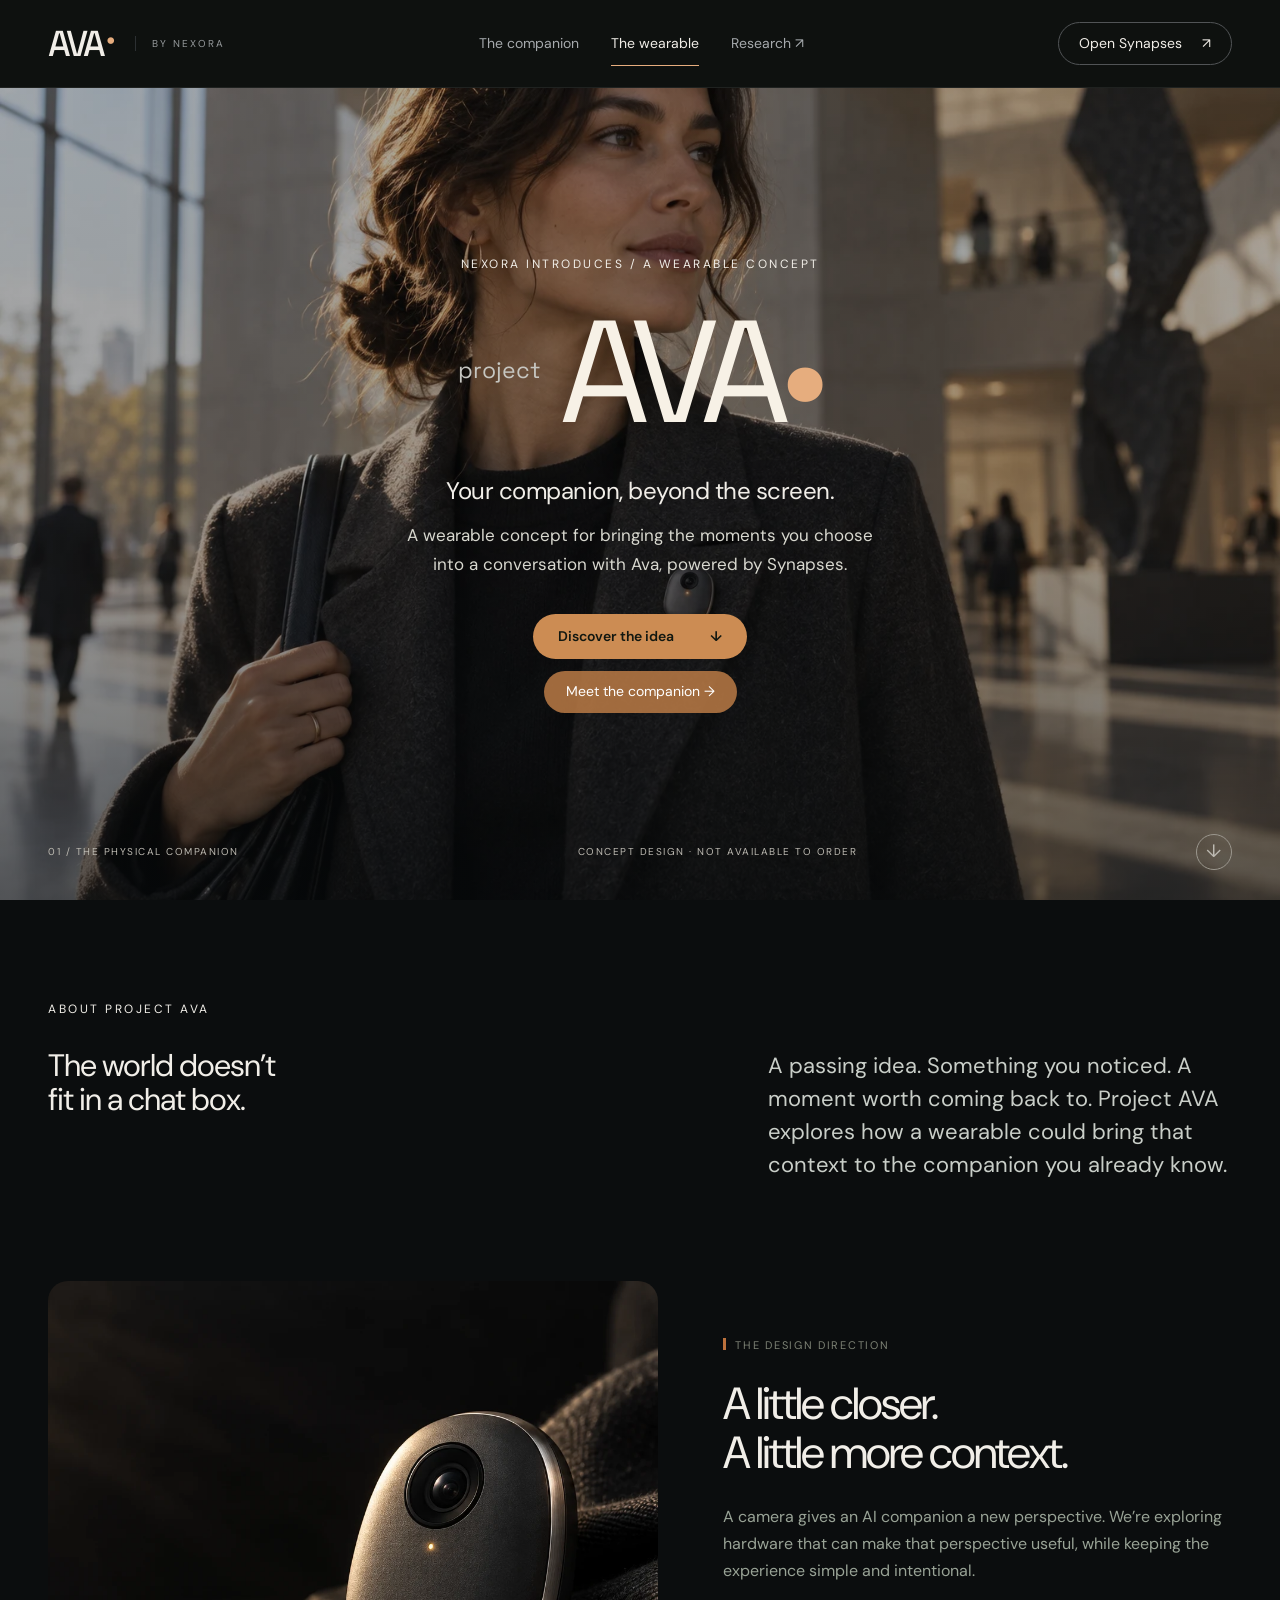
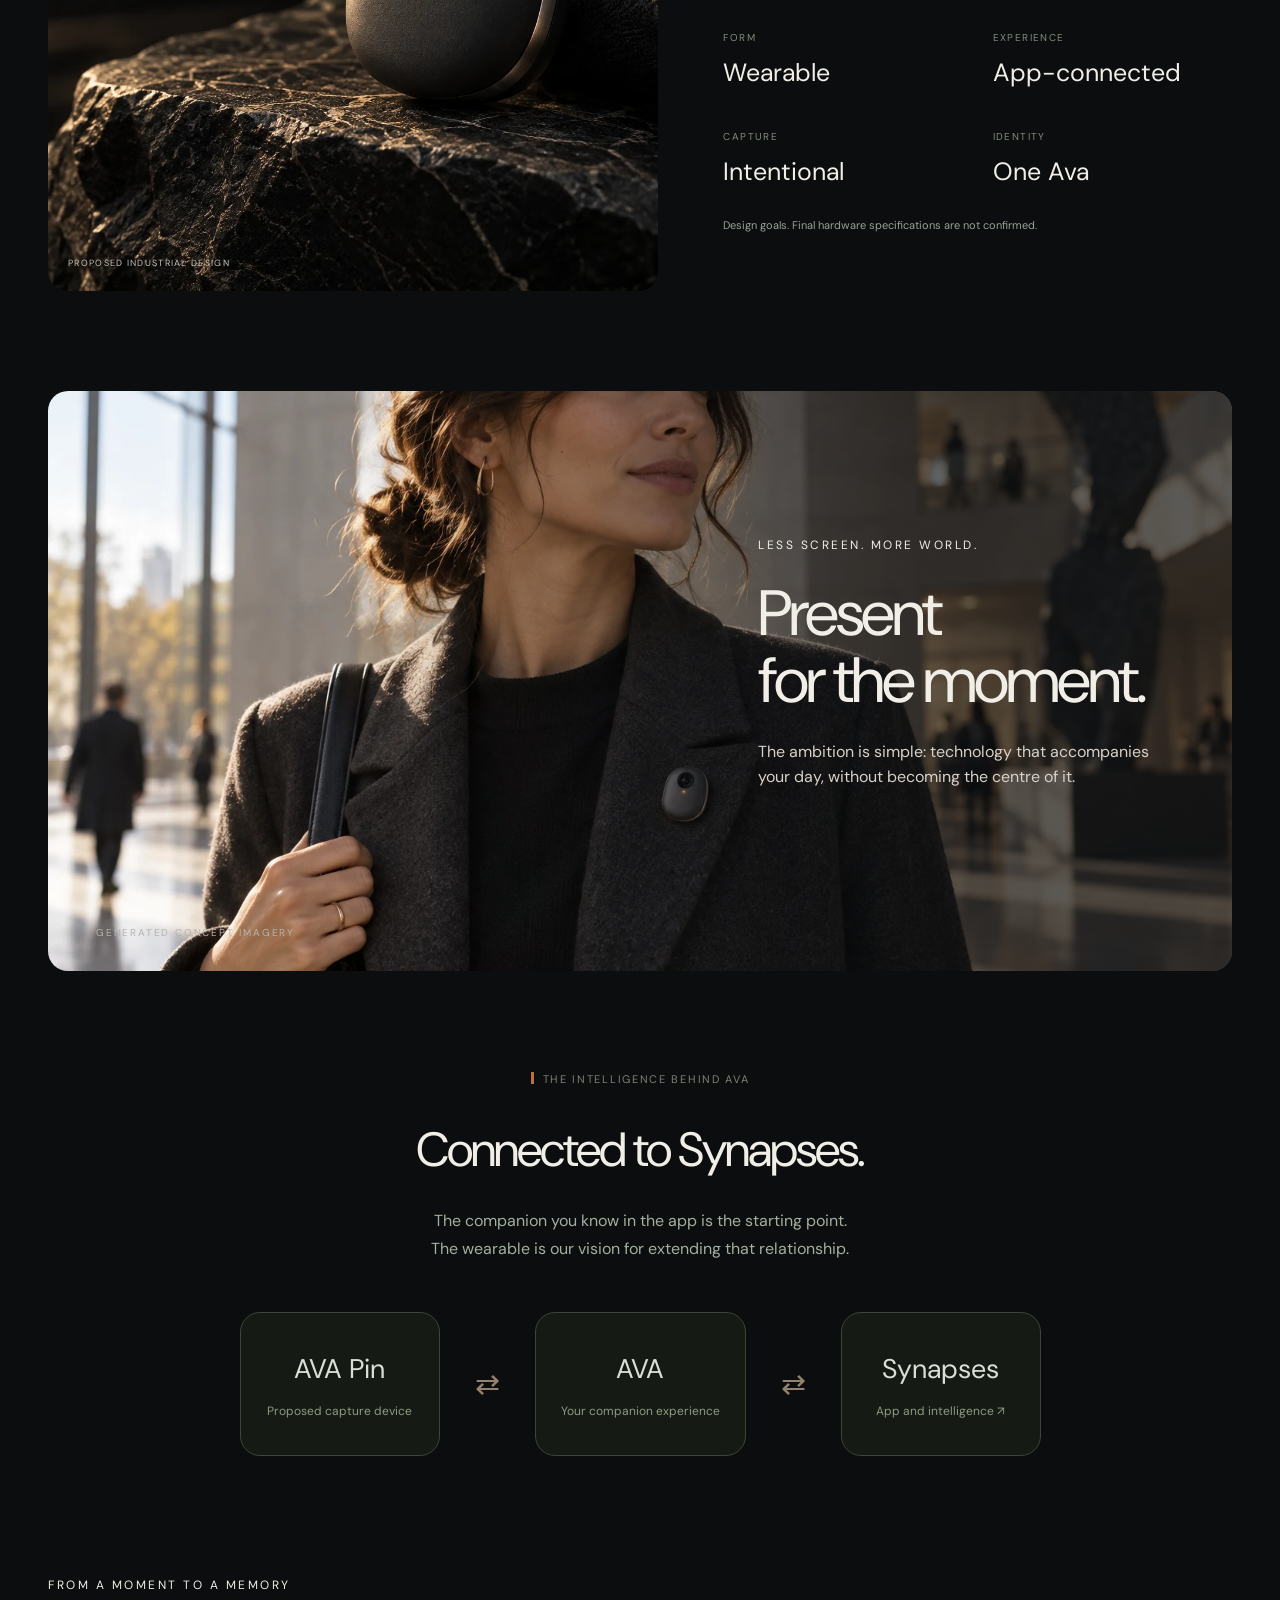
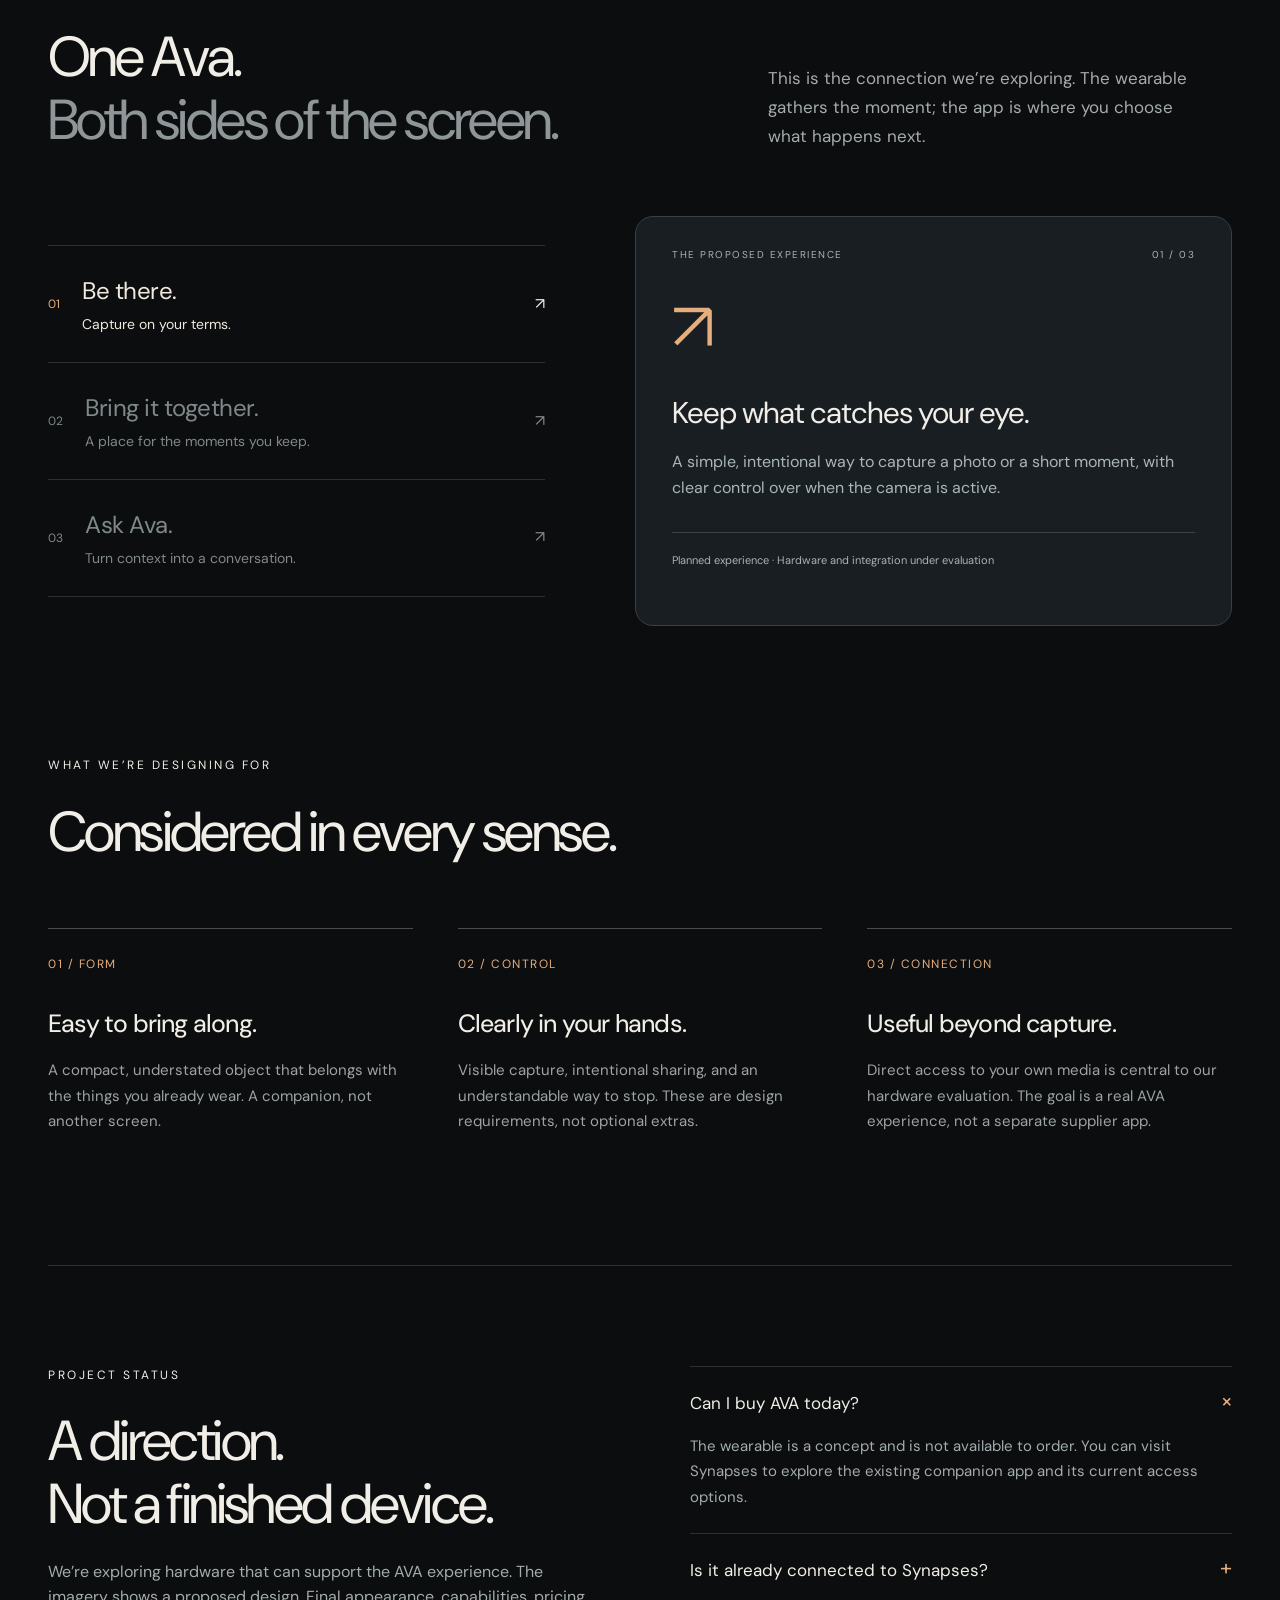
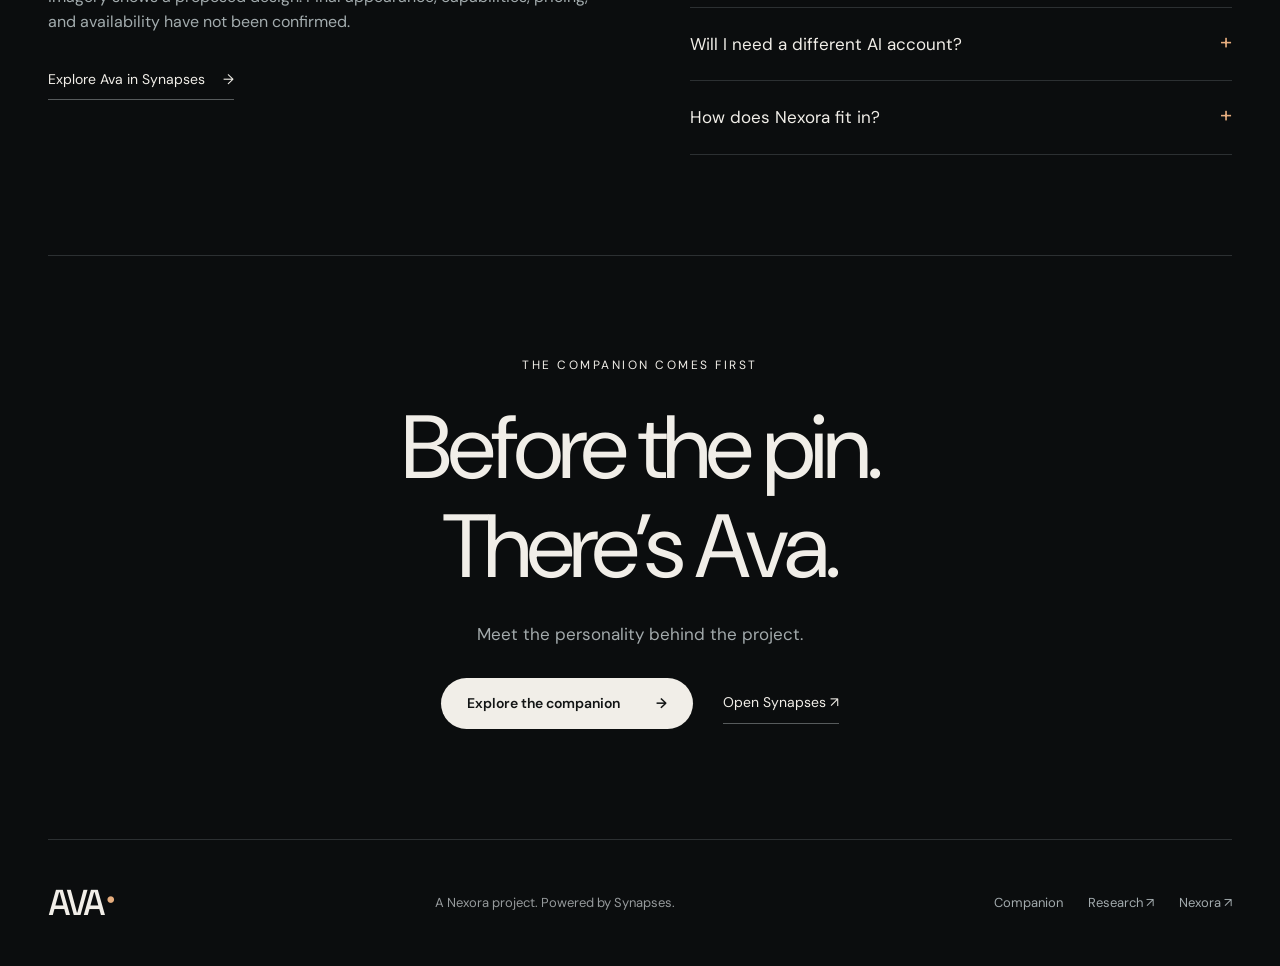
==== pin/index.html @ f4c190f9 "Add files via upload" ====
<!doctype html><html lang="en"><head><meta charset="utf-8"><meta name="viewport" content="width=device-width,initial-scale=1"><title>Project AVA — Beyond the screen</title><meta name="description" content="Explore Project AVA, Nexora’s wearable companion concept, designed around a future connection with Synapses."><link rel="icon" href="data:image/svg+xml,%3Csvg xmlns='http://www.w3.org/2000/svg' viewBox='0 0 40 40'%3E%3Crect width='40' height='40' rx='12' fill='%230d0e10'/%3E%3Cpath d='M9 29L20 9l11 20M14 23h12' fill='none' stroke='%23eee9df' stroke-width='3'/%3E%3Ccircle cx='30' cy='10' r='3' fill='%23e6ab71'/%3E%3C/svg%3E"><link rel="stylesheet" href="../assets/style.css"><script src="../assets/app.js" defer></script><link rel="stylesheet" href="../assets/sections.css"><link rel="stylesheet" href="../assets/reference.css"></head><body data-page="pin" class="pin-reference"><a class="skip" href="#main">Skip to content</a><header class="site-header"><a class="brand" href="../index.html" aria-label="AVA home">AVA<span class="brand-spark">•</span><small>BY NEXORA</small></a><nav aria-label="Main navigation"><a href="../index.html">The companion</a><a href="./index.html" aria-current="page">The wearable</a><a href="https://research.synapses.cloud/" target="_blank" rel="noopener">Research ↗</a></nav><a class="header-cta" href="https://synapses.cloud/" target="_blank" rel="noopener">Open Synapses <span>↗</span></a></header><main id="main">
<section class="pin-hero"><img class="hero-photo" src="../assets/lifestyle.webp" alt="A woman wearing the proposed AVA pin on her coat in a sunlit museum" fetchpriority="high"><div class="pin-hero-copy"><div class="eyebrow left">NEXORA INTRODUCES / A WEARABLE CONCEPT</div><div class="project-word">project <span>AVA<span class="accent">•</span></span></div><h1>Your companion, beyond the screen.</h1><p>A wearable concept for bringing the moments you choose<br>into a conversation with Ava, powered by Synapses.</p><div class="actions left"><a class="button primary" href="#vision">Discover the idea <span>↓</span></a><a class="text-link" href="../index.html">Meet the companion →</a></div></div><div class="hero-bottom"><span>01 / THE PHYSICAL COMPANION</span><span>CONCEPT DESIGN · NOT AVAILABLE TO ORDER</span><a href="#vision" aria-label="Scroll to the AVA vision">↓</a></div></section>
<section class="intro-section wrap reveal" id="vision"><div class="eyebrow left">ABOUT PROJECT AVA</div><div class="split-copy"><h2>The world doesn’t<br>fit in a chat box.</h2><p>A passing idea. Something you noticed. A moment worth coming back to. Project AVA explores how a wearable could bring that context to the companion you already know.</p></div><div class="vision-note"><span>OUR VISION</span><p>Capture a moment. Bring it into Synapses. Continue the conversation with Ava.</p></div></section>
<section class="pin-specs wrap reveal"><div class="pin-spec-image"><img src="../assets/product.webp" loading="lazy" alt="Close view of the proposed AVA wearable camera"><span>PROPOSED INDUSTRIAL DESIGN</span></div><div class="pin-spec-copy"><span class="section-tag">THE DESIGN DIRECTION</span><h2>A little closer.<br>A little more context.</h2><p>A camera gives an AI companion a new perspective. We’re exploring hardware that can make that perspective useful, while keeping the experience simple and intentional.</p><div class="spec-grid"><div><small>FORM</small><strong>Wearable</strong></div><div><small>EXPERIENCE</small><strong>App-connected</strong></div><div><small>CAPTURE</small><strong>Intentional</strong></div><div><small>IDENTITY</small><strong>One Ava</strong></div></div><p class="fine">Design goals. Final hardware specifications are not confirmed.</p></div></section><section class="lifestyle-panel reveal"><img src="../assets/lifestyle.webp" alt="AVA wearable concept attached to a woman's coat as she visits a modern museum" loading="lazy"><div class="lifestyle-copy"><span class="eyebrow left">LESS SCREEN. MORE WORLD.</span><h2>Present<br>for the moment.</h2><p>The ambition is simple: technology that accompanies your day, without becoming the centre of it.</p></div><span class="image-caption">GENERATED CONCEPT IMAGERY</span></section>
<section class="cloud-connection wrap reveal"><span class="section-tag">THE INTELLIGENCE BEHIND AVA</span><h2>Connected to Synapses.</h2><p>The companion you know in the app is the starting point.<br>The wearable is our vision for extending that relationship.</p><div class="cloud-path"><a href="./index.html">AVA Pin<small>Proposed capture device</small></a><span aria-hidden="true">⇄</span><a href="../index.html">AVA<small>Your companion experience</small></a><span aria-hidden="true">⇄</span><a href="https://synapses.cloud/" target="_blank" rel="noopener">Synapses<small>App and intelligence ↗</small></a></div></section><section class="wrap journey reveal" id="connection"><div class="eyebrow left">FROM A MOMENT TO A MEMORY</div><div class="split-copy"><h2>One Ava.<br><em>Both sides of the screen.</em></h2><p>This is the connection we’re exploring. The wearable gathers the moment; the app is where you choose what happens next.</p></div><div class="journey-layout"><div class="journey-tabs" role="tablist" aria-label="Explore the proposed AVA connection"><button id="step-tab-0" role="tab" aria-selected="true" aria-controls="step-panel" data-step="0"><span>01</span><div><strong>Be there.</strong><small>Capture on your terms.</small></div><b>↗</b></button><button id="step-tab-1" role="tab" aria-selected="false" aria-controls="step-panel" tabindex="-1" data-step="1"><span>02</span><div><strong>Bring it together.</strong><small>A place for the moments you keep.</small></div><b>↗</b></button><button id="step-tab-2" role="tab" aria-selected="false" aria-controls="step-panel" tabindex="-1" data-step="2"><span>03</span><div><strong>Ask Ava.</strong><small>Turn context into a conversation.</small></div><b>↗</b></button></div><div class="step-panel" id="step-panel" role="tabpanel" aria-labelledby="step-tab-0" tabindex="0"><div class="step-meta"><span>THE PROPOSED EXPERIENCE</span><span id="step-count">01 / 03</span></div><div class="step-symbol" aria-hidden="true">↗</div><h3 id="step-title">Keep what catches your eye.</h3><p id="step-copy">A simple, intentional way to capture a photo or a short moment, with clear control over when the camera is active.</p><p class="step-status">Planned experience · Hardware and integration under evaluation</p></div></div></section>
<section class="design-principles wrap reveal"><div class="eyebrow left">WHAT WE’RE DESIGNING FOR</div><h2>Considered in every sense.</h2><div class="feature-grid"><article><span class="feature-number">01 / FORM</span><h3>Easy to bring along.</h3><p>A compact, understated object that belongs with the things you already wear. A companion, not another screen.</p></article><article><span class="feature-number">02 / CONTROL</span><h3>Clearly in your hands.</h3><p>Visible capture, intentional sharing, and an understandable way to stop. These are design requirements, not optional extras.</p></article><article><span class="feature-number">03 / CONNECTION</span><h3>Useful beyond capture.</h3><p>Direct access to your own media is central to our hardware evaluation. The goal is a real AVA experience, not a separate supplier app.</p></article></div></section>
<section class="development wrap reveal" id="project"><div><span class="eyebrow left">PROJECT STATUS</span><h2>A direction.<br>Not a finished device.</h2><p>We’re exploring hardware that can support the AVA experience. The imagery shows a proposed design. Final appearance, capabilities, pricing, and availability have not been confirmed.</p><a class="text-link" href="../index.html">Explore Ava in Synapses <span>→</span></a></div><div class="faq"><details open><summary>Can I buy AVA today?<span>+</span></summary><p>The wearable is a concept and is not available to order. You can visit Synapses to explore the existing companion app and its current access options.</p></details><details><summary>Is it already connected to Synapses?<span>+</span></summary><p>No. Wearable media transfer and the connection to Synapses still need to be developed and tested. The flow shown here describes the intended experience.</p></details><details><summary>Will I need a different AI account?<span>+</span></summary><p>Our direction is one connected AVA experience around Synapses. Account linking and final app support will depend on the hardware and integration we validate.</p></details><details><summary>How does Nexora fit in?<span>+</span></summary><p>Nexora is the technology store behind the project. AVA is its proposed flagship companion; Synapses provides the existing app experience and the foundation for its intelligence.</p></details></div></section>
<section class="closing wrap reveal"><div class="eyebrow">THE COMPANION COMES FIRST</div><h2>Before the pin.<br>There’s Ava.</h2><p>Meet the personality behind the project.</p><div class="actions"><a class="button primary" href="../index.html">Explore the companion <span>→</span></a><a class="text-link" href="https://synapses.cloud/" target="_blank" rel="noopener">Open Synapses ↗</a></div></section></main><footer class="wrap"><a class="brand" href="../index.html">AVA<span class="brand-spark">•</span></a><p>A Nexora project. Powered by Synapses.</p><div><a href="../index.html">Companion</a><a href="https://research.synapses.cloud/" target="_blank" rel="noopener">Research ↗</a><a href="https://edln1.github.io/Nexora/" target="_blank" rel="noopener">Nexora ↗</a></div></footer></body></html>
---- assets/style.css ----
@import url('https://fonts.googleapis.com/css2?family=DM+Sans:wght@400;450;500;550;600;650;700&family=Space+Grotesk:wght@400;500;600&display=swap');
:root{color-scheme:dark;--bg:#0b0d0e;--surface:#141719;--text:#f1eee8;--muted:#969a9c;--line:#2c3032;--accent:#e6ad7e;--font:'DM Sans',Arial,sans-serif}*{box-sizing:border-box}html{scroll-behavior:smooth;scroll-padding-top:100px}body{margin:0;background:var(--bg);color:var(--text);font:16px/1.55 var(--font);-webkit-font-smoothing:antialiased}a{color:inherit;text-decoration:none}button{font:inherit;color:inherit;cursor:pointer}button,a{-webkit-tap-highlight-color:transparent}a:focus-visible,button:focus-visible,summary:focus-visible{outline:2px solid var(--accent);outline-offset:6px}button{border:0}h1,h2,h3,p{margin:0}img{max-width:100%;display:block}.wrap{width:min(1200px,calc(100% - 96px));margin-inline:auto}.skip{position:fixed;top:-80px;background:var(--text);color:var(--bg);padding:12px;z-index:100}.skip:focus{top:8px}.site-header{height:88px;padding:0 48px;display:flex;align-items:center;justify-content:space-between;gap:28px;border-bottom:1px solid #ffffff12;background:#0b0d0eee;position:sticky;top:0;z-index:20;backdrop-filter:blur(18px)}.brand{display:flex;align-items:center;gap:3px;font-family:'Space Grotesk',sans-serif;font-weight:500;letter-spacing:-3px;font-size:36px;line-height:1}.brand-spark{font-size:25px;align-self:flex-start;color:var(--accent);letter-spacing:0}.brand small{font:10px/1.5 var(--font);letter-spacing:2px;color:var(--muted);margin-left:16px;border-left:1px solid var(--line);padding-left:16px}.site-header nav{display:flex;gap:32px;font-size:14px;color:#a6aaad}.site-header nav a{padding:12px 0;position:relative;transition:color .25s}.site-header nav a:hover,.site-header nav a[aria-current]{color:var(--text)}.site-header nav a[aria-current]:after{content:'';position:absolute;bottom:0;left:0;right:0;height:1px;background:var(--accent)}.header-cta{border:1px solid #515456;border-radius:30px;padding:10px 20px;font-size:14px;display:flex;gap:20px;align-items:center;white-space:nowrap;transition:background .2s}.header-cta:hover{background:#272a2d}.eyebrow{font-size:12px;letter-spacing:2.5px;display:flex;align-items:center;justify-content:center;gap:12px}.tiny-star{color:var(--accent);font-size:21px}.app-hero{padding-top:74px;text-align:center}.app-hero h1{font-size:clamp(48px,5.8vw,82px);font-weight:450;letter-spacing:-4px;line-height:1.08;margin:24px 0}.app-hero h1 span{color:#92979a}.hero-copy{color:#a8adae;font-size:18px;line-height:1.6}.actions{display:flex;justify-content:center;align-items:center;gap:30px;margin-top:30px}.button{display:inline-flex;align-items:center;justify-content:center;gap:36px;border-radius:40px;padding:15px 26px;font-size:14px;font-weight:600;transition:transform .25s,background .25s}.primary{color:#131515;background:var(--text)}.button:hover{transform:translateY(-3px);background:#fff}.text-link{font-size:14px;border-bottom:1px solid #575b5c;padding:9px 0;display:inline-flex;align-items:center;gap:18px}.fine{font-size:12px;color:#94999b;margin-top:15px}.companion-window{margin-top:52px;border:1px solid #3d4244;border-radius:16px 16px 0 0;overflow:hidden;background:#121517;box-shadow:0 0 90px #c3a58508;text-align:left}.window-top{height:45px;display:flex;align-items:center;justify-content:space-between;border-bottom:1px solid var(--line);padding:0 20px;font-size:10px;letter-spacing:1.5px;color:#92989c}.window-dots{color:#62696b;font-size:9px;letter-spacing:4px}.demo-label{border:1px solid #494b46;color:#c4b39d;padding:3px 8px;border-radius:4px;font-size:9px}.companion-layout{display:grid;grid-template-columns:210px 1fr;min-height:460px}.companion-layout aside{padding:30px 20px;border-right:1px solid var(--line);display:flex;flex-direction:column;gap:5px}.mini-brand{font-family:'Space Grotesk';font-size:28px;letter-spacing:-2px;margin:0 15px 20px}.mini-brand span{color:var(--accent)}aside>p{color:#8c9294;font-size:12px;margin:0 15px 8px}.demo-tab{background:none;display:flex;gap:15px;text-align:left;font-size:12px;color:#8f979a;padding:12px;border-radius:7px}.demo-tab span{font-size:14px}.demo-tab:hover{background:#202629}.demo-tab.active{background:#252c30;color:#eee8df}.sidebar-foot{margin-top:auto;padding:25px 14px 0;color:#8f979a;font-size:12px}.sidebar-foot strong{font-weight:500;color:#d0d3d3;font-size:17px}.demo-content{padding:30px 44px 20px;max-width:790px;width:100%;margin:auto}.demo-heading{display:flex;justify-content:space-between;font-size:10px;letter-spacing:1.5px;color:#959f9f}.demo-content h2{font-weight:400;font-size:38px;line-height:1.2;letter-spacing:-1.5px;margin:25px 0}.conversation{min-height:120px;font-size:14px}.human{background:#252d30;border:1px solid #3a4346;border-radius:12px 12px 0 12px;padding:12px 18px;width:fit-content;margin-left:auto;color:#d9dcdb}.ava-answer{display:flex;align-items:flex-start;gap:13px;margin:23px 0}.ava-glyph{color:var(--accent);font-size:25px;line-height:1.2}.ava-answer p{padding-top:3px;color:#bfc5c5}.sample-prompt{margin-top:25px;background:#1d2225;border:1px solid #3a4345;padding:12px 15px;border-radius:11px;color:#939d9f;font-size:14px;display:flex;justify-content:space-between;align-items:center}.sample-prompt a{background:#e6ddd0;border-radius:50%;color:#1b2021;width:29px;height:29px;display:grid;place-items:center}.demo-note{color:#93999a;font-size:11px;margin-top:10px;text-align:center}footer{display:flex;justify-content:space-between;align-items:center;padding-block:45px;border-top:1px solid var(--line);gap:24px}footer p,footer>a:last-child{font-size:13px;color:var(--muted)}@media(max-width:850px){.wrap{width:calc(100% - 40px)}.site-header{padding:0 20px;gap:16px;height:78px}.brand small{display:none}.site-header nav{gap:18px}.site-header nav a:last-child{display:none}.header-cta{padding:9px 14px;font-size:12px;gap:8px}.app-hero{padding-top:56px}.app-hero h1{letter-spacing:-2.5px}.companion-layout{grid-template-columns:160px 1fr}.demo-content{padding:24px}.demo-tab{gap:7px}.demo-tab span{font-size:12px}.demo-content h2{font-size:30px}.window-top{font-size:9px}.eyebrow{font-size:10px;letter-spacing:1.5px}}@media(max-width:560px){.site-header{flex-wrap:wrap;height:110px;padding-block:12px;gap:8px}.site-header nav{order:3;justify-content:center;width:100%;gap:30px;font-size:13px}.site-header nav a{padding:4px 0}.brand{font-size:30px}.app-hero h1{font-size:45px;letter-spacing:-2.5px}.hero-copy{font-size:16px}.actions{gap:20px}.button{padding:14px 20px;gap:22px}.companion-layout{display:block}.companion-layout aside{flex-direction:row;flex-wrap:wrap;border-right:0;border-bottom:1px solid var(--line);padding:12px}.mini-brand,aside>p,.sidebar-foot{display:none}.demo-tab{flex:1;justify-content:center;padding:9px 3px}.demo-tab span{font-size:11px}.window-top>span:nth-child(2){display:none}.demo-content{padding:24px 18px}.demo-content h2{font-size:32px}.conversation{font-size:13px}.sample-prompt{font-size:12px}.demo-note{font-size:10px}.eyebrow{font-size:9px;letter-spacing:1px}footer{flex-wrap:wrap}footer p{width:70%;font-size:12px}}@media(prefers-reduced-motion:reduce){html{scroll-behavior:auto}*,*:before,*:after{animation:none!important;transition:none!important}}
---- assets/sections.css ----
.left{justify-content:flex-start}.accent{color:var(--accent)}.intro-section{padding-block:130px}.split-copy{display:grid;grid-template-columns:1.4fr 1fr;align-items:end;gap:70px;margin-top:30px}.split-copy h2,.design-principles>h2,.development h2{font-size:clamp(36px,4.4vw,60px);line-height:1.12;font-weight:400;letter-spacing:-2.6px}.split-copy em{color:#8f9698;font-style:normal}.split-copy>p{color:#a5acae;max-width:440px;font-size:17px;line-height:1.7}.feature-grid{display:grid;grid-template-columns:repeat(3,1fr);gap:45px;margin-top:65px}.feature-grid article{border-top:1px solid #484c4d;padding-top:22px}.feature-number{font-size:12px;color:var(--accent);letter-spacing:1.5px}.feature-grid h3{font-weight:450;font-size:25px;letter-spacing:-.8px;margin:30px 0 14px}.feature-grid p{color:#9da4a6;font-size:15px;line-height:1.7}.wearable-tease{position:relative;min-height:650px;isolation:isolate;overflow:hidden}.wearable-tease>img{position:absolute;width:100%;height:100%;object-fit:cover;object-position:center 43%;z-index:-2}.wearable-tease:after{content:'';position:absolute;inset:0;background:linear-gradient(90deg,#070a0de8,#070a0dab 37%,#070a0d08 75%);z-index:-1}.tease-copy{padding:90px max(48px,calc((100vw - 1200px)/2));width:100%;max-width:calc(620px + (100vw - 1200px)/2)}.tease-copy h2{font-size:clamp(56px,6vw,86px);font-weight:400;line-height:1.04;letter-spacing:-4px;margin:30px 0 25px}.tease-copy p{font-size:17px;max-width:390px;color:#c5c5bf;line-height:1.7}.tease-copy .button{margin-top:30px}.image-caption{display:block;font-size:10px;color:#b6b3ac;letter-spacing:1.8px;margin-top:35px}.ecosystem{padding-block:130px}.brand-path{margin-top:60px;display:grid;grid-template-columns:repeat(3,1fr);border-top:1px solid var(--line);border-bottom:1px solid var(--line)}.brand-path>a{padding:30px;display:flex;flex-direction:column;gap:20px;transition:background .25s}.brand-path>a+ a{border-left:1px solid var(--line)}.brand-path>a:hover{background:#191e21}.brand-path small{font-size:11px;letter-spacing:2px;color:#9da6a8}.brand-path strong{font-weight:400;font-size:33px;letter-spacing:-1px}.brand-path>a:first-child strong{font-size:25px;letter-spacing:5px}.brand-path>a>span{font-size:13px;color:#b5bebf}.closing{text-align:center;padding:100px 0 110px;border-top:1px solid var(--line)}.closing h2{font-weight:400;font-size:clamp(54px,7vw,100px);letter-spacing:-4px;line-height:1.1;margin:25px 0}.closing>p{color:#a3aaac;font-size:17px}.closing>.button{margin-top:30px}.closing>.fine{font-size:12px}footer>div{display:flex;gap:25px;font-size:13px;color:#a2aaad}.pin-hero{min-height:calc(100svh - 88px);position:relative;display:flex;align-items:center;isolation:isolate;overflow:hidden}.hero-photo{position:absolute;inset:0;width:100%;height:100%;object-fit:cover;object-position:center;z-index:-2}.pin-hero:after{content:'';position:absolute;inset:0;z-index:-1;background:linear-gradient(90deg,#080b0eee 0%,#080b0e99 36%,#080b0e05 65%),linear-gradient(0deg,#080b0eaa,transparent 20%)}.pin-hero-copy{padding:80px max(48px,calc((100vw - 1200px)/2)) 115px;width:100%}.project-word{display:flex;gap:18px;align-items:center;font-size:23px;font-family:'Space Grotesk';margin:25px 0 22px;color:#c6c6c1}.project-word>span{font-size:clamp(100px,12vw,170px);font-weight:400;line-height:1;letter-spacing:-12px;color:#f7f1e6}.project-word>span>span{letter-spacing:-8px}.pin-hero h1{font-weight:400;letter-spacing:-1.4px;font-size:34px;line-height:1.25;margin-top:24px}.pin-hero-copy>p{color:#b9bfbb;line-height:1.7;margin-top:22px;font-size:16px;max-width:400px}.hero-bottom{position:absolute;bottom:30px;left:48px;right:48px;display:flex;justify-content:space-between;align-items:center;font-size:10px;letter-spacing:1.5px;color:#bdbab2;gap:20px}.hero-bottom>a{width:36px;height:36px;display:grid;place-items:center;border:1px solid #9b978e;border-radius:50%;font-size:18px}.vision-note{display:grid;grid-template-columns:1.4fr 1fr;gap:70px;margin-top:65px;padding-top:25px;border-top:1px solid var(--line)}.vision-note>span{font-size:11px;letter-spacing:2px;color:var(--accent)}.vision-note>p{font-size:24px;line-height:1.5;letter-spacing:-.5px;color:#d5d5cf}.lifestyle-panel{position:relative;height:720px;isolation:isolate;overflow:hidden}.lifestyle-panel>img{position:absolute;width:100%;height:100%;object-fit:cover;object-position:center 38%;z-index:-2}.lifestyle-panel:after{position:absolute;inset:0;content:'';background:linear-gradient(90deg,transparent 25%,#080b0ea8 78%);z-index:-1}.lifestyle-copy{position:absolute;left:62%;right:6%;top:25%}.lifestyle-copy h2{font-size:clamp(50px,5vw,74px);line-height:1.06;letter-spacing:-3px;font-weight:400;margin:25px 0}.lifestyle-copy p{color:#d7d1c9;font-size:16px}.lifestyle-panel .image-caption{position:absolute;bottom:30px;left:48px}.journey{padding-block:130px}.journey-layout{display:grid;grid-template-columns:1fr 1.2fr;gap:90px;margin-top:65px;align-items:center}.journey-tabs{display:grid}.journey-tabs button{display:flex;gap:22px;background:transparent;text-align:left;align-items:center;padding:26px 0;border-top:1px solid var(--line);color:#7f888a;transition:color .3s}.journey-tabs button:last-child{border-bottom:1px solid var(--line)}.journey-tabs button>span{font-size:12px}.journey-tabs button div{flex:1}.journey-tabs strong{display:block;font-size:24px;font-weight:400;letter-spacing:-.5px}.journey-tabs small{font-size:14px;margin-top:5px;display:block}.journey-tabs b{font-weight:400}.journey-tabs [aria-selected=true]{color:#f0e9df}.journey-tabs [aria-selected=true]>span{color:var(--accent)}.step-panel{background:#181e21;border:1px solid #364145;border-radius:18px;padding:30px 36px;min-height:410px;display:flex;flex-direction:column}.step-meta{display:flex;justify-content:space-between;gap:15px;font-size:10px;letter-spacing:1.5px;color:#aab3b5}.step-symbol{font-size:70px;color:var(--accent);font-weight:300;margin:12px 0}.step-panel h3{font-weight:400;font-size:30px;line-height:1.2;letter-spacing:-1px;margin-bottom:18px}.step-panel>p{font-size:16px;color:#aab6b8;line-height:1.65}.step-panel .step-status{border-top:1px solid #384448;padding-top:18px;margin-top:30px;font-size:11px;color:#aab3b5}.design-principles{padding-bottom:130px}.design-principles>h2{margin-top:25px}.development{display:grid;grid-template-columns:1fr 1fr;gap:100px;border-top:1px solid var(--line);padding-block:100px}.development h2{margin-top:25px}.development>div>p{color:#a3acae;margin-top:25px;font-size:16px}.development .text-link{margin-top:25px}.faq details{border-bottom:1px solid var(--line);padding:23px 0}.faq details:first-child{border-top:1px solid var(--line)}.faq summary{cursor:pointer;display:flex;justify-content:space-between;gap:20px;list-style:none;font-size:17px}.faq summary::-webkit-details-marker{display:none}.faq summary>span{color:var(--accent);transition:transform .3s;font-size:22px;line-height:1}.faq details[open] summary>span{transform:rotate(45deg)}.faq details>p{margin-top:18px;font-size:15px;color:#a3acae;line-height:1.7}.reveal{opacity:1;transform:none}.motion-ready .reveal{opacity:0;transform:translateY(24px);transition:opacity .8s ease,transform .8s cubic-bezier(.22,.61,.36,1)}.motion-ready .reveal.visible{opacity:1;transform:none}@media(min-width:1600px){.pin-hero{max-height:1000px}.pin-hero-copy{padding-block:120px 150px}}@media(max-width:1000px){.tease-copy{max-width:600px;padding-left:48px;padding-right:48px}.split-copy{gap:35px}.journey-layout{gap:40px}.development{gap:40px}.brand-path strong{font-size:27px}.lifestyle-copy{left:55%;right:5%}.pin-hero-copy{padding-inline:40px}.pin-hero h1{font-size:30px}.pin-hero:after{background:linear-gradient(90deg,#080b0eeb,#080b0e55 65%,#080b0e00)}.project-word>span{font-size:125px}.pin-hero .actions{gap:20px}.pin-hero .button{gap:18px}.hero-bottom{left:40px;right:40px}}@media(max-width:700px){.intro-section,.ecosystem,.journey{padding-block:80px}.split-copy{grid-template-columns:1fr;gap:24px}.split-copy h2,.development h2,.design-principles>h2{font-size:40px;letter-spacing:-2px}.split-copy>p{max-width:none;font-size:16px}.feature-grid{grid-template-columns:1fr;gap:28px;margin-top:40px}.feature-grid h3{margin-top:16px}.feature-grid p{max-width:500px}.wearable-tease{min-height:720px}.wearable-tease>img{object-position:45% center}.wearable-tease:after{background:linear-gradient(0deg,#070a0df0 0%,#070a0da0 40%,#070a0d00 85%)}.tease-copy{padding:320px 25px 35px;max-width:none}.tease-copy h2{font-size:57px;letter-spacing:-3px}.tease-copy p{max-width:360px;font-size:16px}.brand-path{grid-template-columns:1fr}.brand-path>a{padding:25px 10px;display:grid;grid-template-columns:1fr 1fr;gap:12px}.brand-path>a+a{border-left:0;border-top:1px solid var(--line)}.brand-path small{grid-column:1/-1}.brand-path>a>span{align-self:center;text-align:right}.closing{padding-block:80px}.closing h2{letter-spacing:-2px;font-size:55px}.pin-hero{min-height:820px;align-items:flex-end}.hero-photo{object-position:68% 15%;height:65%}.pin-hero:after{background:linear-gradient(0deg,#0b0d0e 10%,#0b0d0e 30%,#0b0d0e55 55%,transparent 90%)}.pin-hero-copy{padding:300px 24px 115px}.project-word{gap:14px;margin:20px 0;font-size:19px}.project-word>span{font-size:100px;letter-spacing:-8px}.pin-hero h1{font-size:31px;margin-top:15px}.pin-hero .eyebrow{font-size:9px}.pin-hero-copy>p{font-size:15px;margin-top:16px}.pin-hero .actions{flex-wrap:wrap;justify-content:flex-start;gap:15px;margin-top:25px}.pin-hero .text-link{font-size:12px}.hero-bottom{left:24px;right:24px;bottom:24px;font-size:8px;letter-spacing:1px}.hero-bottom>span:first-child{display:none}.vision-note{grid-template-columns:1fr;gap:20px;margin-top:35px}.vision-note>p{font-size:23px}.lifestyle-panel{height:660px}.lifestyle-panel>img{object-position:40% center}.lifestyle-panel:after{background:linear-gradient(0deg,#070b0df0,transparent 75%)}.lifestyle-copy{top:auto;bottom:75px;left:25px;right:25px}.lifestyle-copy h2{font-size:53px;letter-spacing:-2px}.lifestyle-copy p{max-width:370px}.lifestyle-panel .image-caption{left:25px;bottom:25px}.journey-layout{grid-template-columns:1fr;gap:30px;margin-top:35px}.journey-tabs button{padding:18px 0}.journey-tabs strong{font-size:21px}.step-panel{min-height:380px;padding:25px}.design-principles{padding-bottom:80px}.development{grid-template-columns:1fr;padding-block:70px;gap:35px}.faq summary{font-size:16px}.closing .actions{flex-wrap:wrap}footer>div{width:100%;justify-content:space-between}footer>p{font-size:12px}.image-caption{font-size:9px}}@media(prefers-reduced-motion:reduce){.motion-ready .reveal{opacity:1;transform:none}}
---- assets/reference.css ----
.luci-direction{--bg:#f7f7f4;--text:#242622;--surface:#eeefeb;--muted:#74776f;--line:#dedfd8;--accent:#bc713c;color-scheme:light}.luci-direction .site-header{height:70px;background:#f7f7f4f2;border-bottom:0;padding-inline:30px}.luci-direction .site-header nav{color:#646960;gap:28px}.luci-direction .brand{font-size:40px}.luci-direction .header-cta{background:#242622;color:#fff;border-radius:10px;padding:10px 20px}.luci-direction .app-hero{padding-top:65px}.luci-direction .app-hero h1{font-size:clamp(42px,5.1vw,66px);font-weight:550;letter-spacing:-2.6px;line-height:1.08;margin:0 auto 26px;max-width:930px}.luci-direction .hero-copy{color:#7d8078;font-size:17px}.luci-direction .actions{margin-top:30px;gap:12px}.luci-direction .primary{background:#262924;color:#fff;border-radius:8px;padding:13px 23px}.luci-direction .primary:hover{background:#42483e}.luci-direction .secondary{border:1px solid #bcbeb7;color:#292c27;background:transparent;border-radius:35px;padding:12px 23px}.luci-direction .fine{color:#81857c}.nav-menu{position:relative}.nav-menu>button{background:none;font-size:14px;padding:12px 0;color:inherit}.nav-menu>button>span{font-size:11px;margin-left:4px}.nav-popover{visibility:hidden;opacity:0;transform:translateY(8px);position:absolute;top:100%;left:-25px;width:285px;padding:14px;background:#fff;border:1px solid #dfe1d9;box-shadow:0 20px 35px #00000012;border-radius:14px;transition:opacity .18s,transform .18s;pointer-events:none}.nav-menu.open .nav-popover{visibility:visible;opacity:1;transform:none;pointer-events:auto}.site-header .nav-popover>a{display:block;padding:12px;border-radius:7px;color:#252c26}.site-header .nav-popover>a:hover{background:#f1f2ed}.nav-popover small{display:block;color:#7b8177;font-size:12px;line-height:1.5;margin-top:3px}.memory-shell{display:grid;grid-template-columns:210px 1fr;text-align:left;margin:50px auto 0;max-width:1080px;border:10px solid #30332f;border-radius:27px;height:570px;overflow:hidden;box-shadow:0 2px 0 #a4a69e;background:#fff}.memory-sidebar{background:#f3f4f1;border-right:1px solid #ebede8;padding:12px;display:flex;flex-direction:column;gap:7px}.memory-sidebar .window-dots{color:#b7bba9;margin:0 0 18px}.memory-sidebar .mini-brand{color:#252c25;font-size:32px;margin:0 10px 16px}.memory-sidebar button{display:flex;align-items:center;gap:12px;text-align:left;background:transparent;color:#333c34;padding:11px 12px;border-radius:8px;font-size:20px}.memory-sidebar button span{font-size:14px}.memory-sidebar button.active{background:#e3e6df}.memory-sidebar button:hover{background:#e9ebe6}.memory-sidebar .sidebar-foot{color:#7c8479;font-size:12px}.memory-sidebar .sidebar-foot strong{color:#4f594e}.memory-main{min-width:0;display:flex;flex-direction:column}.memory-topbar{display:flex;justify-content:space-between;gap:20px;padding:12px 20px;font-size:9px;letter-spacing:1.4px;color:#8b9287;background:#fff;min-height:40px}.memory-topbar>span:last-child{color:#a6784a}.memory-scroll{overflow:auto;padding:24px 28px;scrollbar-width:thin;scrollbar-color:#d4d8cf transparent;flex:1}.memory-scroll .date-label{font-size:12px;color:#94998f}.memory-scroll h2{font:400 27px/1.35 Georgia,serif;letter-spacing:-.4px;margin:10px 0 18px;color:#30382e}.memory-scroll .record-tags{font-size:11px;color:#969d91;word-spacing:6px}.memory-filters{display:flex;gap:8px;flex-wrap:wrap;margin:26px 0 15px}.memory-filters button{background:none;color:#8b9384;border-radius:20px;padding:7px 10px;font-size:11px}.memory-filters button.active{background:#e9ede5;color:#3b4635}.memory-stats{display:grid;grid-template-columns:repeat(4,1fr);gap:8px;margin-bottom:20px}.memory-stats>div{border:1px solid #e9ede5;border-radius:9px;padding:14px 12px;color:#929b8b;font-size:10px}.memory-stats strong{display:block;color:#35402e;font-size:24px;font-weight:450;margin-top:5px}.heatmap{padding:16px;background:#f5f6f1;border-radius:13px}.heatmap>div:first-child{display:flex;justify-content:space-between;align-items:center;font-size:12px;color:#686f61;margin-bottom:12px}.heatmap>div:first-child>span{font-size:9px;color:#9b9f92}.heat-row{display:grid;grid-template-columns:65px repeat(20,1fr);gap:2px;margin-bottom:4px;align-items:center}.heat-row>span{font-size:9px;color:#939d88}.heat-row i{height:12px;background:#e7e9df;border-radius:2px}.heat-row i.on{background:#c89960}.heat-row i.mid{background:#d7be97}.day-list{padding:20px 0}.day-list h3{font:400 25px Georgia,serif;margin-bottom:15px}.day-row{border-top:1px solid #e7e9e1;padding:15px 0;display:block;background:none;text-align:left;width:100%;font-size:13px;color:#4a5641}.day-row>small{display:block;color:#929d88;margin-bottom:6px;font-size:10px}.memory-empty{padding:25px 0}.memory-empty .ava-emblem{margin:10px 0 30px}.memory-empty p{color:#6a7561;line-height:1.7;font-size:15px}.memory-empty .human{background:#eceee6;color:#45553b;margin-top:30px}.memory-empty .ava-answer p{color:#66785c}.memory-empty>a{display:inline-block;font-size:13px;margin-top:35px;border-bottom:1px solid}.band{margin-top:110px;background:#eeefea;border-radius:26px;padding:65px 30px;text-align:center}.section-tag{display:block;font-size:11px;letter-spacing:1.7px;color:#7d8275;margin-bottom:25px}.section-tag:before{content:'';display:inline-block;background:#bc713c;width:3px;height:12px;margin-right:9px;vertical-align:-1px}.luci-direction section h2{font-size:38px;letter-spacing:-1.8px;line-height:1.14;font-weight:550}.luci-direction section>p,.supported>p{font-size:16px;color:#868b7e;line-height:1.65;margin-top:18px}.logo-strip{display:flex;justify-content:space-around;gap:25px;margin-top:45px;align-items:center}.logo-strip>a{font-family:'Space Grotesk';font-size:29px;font-weight:500;transition:opacity .2s}.logo-strip>a:hover{opacity:.65}.logo-strip small{display:block;font-family:var(--font);font-size:9px;letter-spacing:1.5px;margin-top:15px;color:#8a9180}.use-case-block{display:grid;grid-template-columns:.75fr 1.35fr;gap:55px;margin-top:100px;background:#282c27;color:#eeeee7;padding:65px 30px;border-radius:25px}.use-case-block .section-tag{color:#b5b9ad}.use-case-block>div>p{color:#a5aa9b;font-size:15px;margin-top:18px}.case-tabs{display:flex;flex-direction:column;margin-top:35px}.case-tabs button{display:flex;gap:18px;text-align:left;align-items:center;background:transparent;padding:20px 0;border-bottom:1px solid #454b41;color:#959e8c}.case-tabs button>span{font-size:11px}.case-tabs button>strong{font-size:22px;letter-spacing:-.7px;font-weight:450}.case-tabs [aria-selected=true]{color:#fff}.case-tabs [aria-selected=true]>span{color:#d9a477}.case-preview{align-self:center;background:#191f19;border:1px solid #4c5548;box-shadow:0 20px 35px #0003;border-radius:12px;overflow:hidden}.case-bar{padding:14px 20px;border-bottom:1px solid #424c3c;display:flex;justify-content:space-between;gap:12px;font-size:10px;letter-spacing:1px;color:#8e9e83}.case-bar span{font-size:8px}.case-body{padding:40px 30px}.ava-emblem{font-size:46px;color:#cda272}.case-body h3{font-size:29px;font-weight:400;letter-spacing:-1px;margin:25px 0}.case-question{background:#2e3929;padding:15px;border-radius:12px 12px 0 12px;margin-left:30px;color:#d8dfd2;font-size:14px}.case-answer{margin:25px 0;color:#aebba2;font-size:15px}.case-body .sample-prompt{border-color:#46543e;background:#253021;color:#bdc9b2}.features-block{padding-block:110px}.feature-cards{display:grid;grid-template-columns:repeat(4,1fr);gap:14px;margin-top:40px}.feature-cards>a{padding:25px 22px;background:#f0f1ed;border:1px solid #e0e3db;border-radius:17px;transition:background .2s,transform .2s}.feature-cards>a:hover{transform:translateY(-4px);background:#e7ebe2}.feature-icon{font-size:27px;color:#7d8873}.feature-cards h3{font-size:17px;margin-top:35px;font-weight:550;display:flex;align-items:center;justify-content:space-between}.feature-cards h3>span{font-size:13px;color:#959e8b}.feature-cards p{font-size:13px;color:#87907e;margin-top:12px;line-height:1.7}.bridge-block{display:grid;grid-template-columns:1fr 1fr;gap:70px;padding-block:55px;align-items:center}.bridge-block>div>p,.audience-block>div>p{color:#7f8976;font-size:16px;line-height:1.7;margin-top:25px}.bridge-block .text-link,.audience-block .text-link{margin-top:22px;border-color:#c0c8b8}.bridge-image{border-radius:22px;overflow:hidden;background:#171b15;position:relative}.bridge-image>img{aspect-ratio:1.25;object-fit:cover;transition:transform .8s}.bridge-image:hover>img{transform:scale(1.03)}.bridge-image>span{position:absolute;bottom:20px;left:20px;color:#c9c7bb;font-size:9px;letter-spacing:1px}.scenario-block{padding-block:100px}.section-top{display:flex;justify-content:space-between;align-items:end;gap:20px}.carousel-buttons{display:flex;gap:8px}.carousel-buttons button{width:39px;height:39px;border:1px solid #d7dcd0;border-radius:50%;background:transparent;color:#626d57}.carousel-buttons button:disabled{opacity:.3;cursor:default}.scenario-block .scenario-disclaimer{font-size:12px;margin-top:16px}.scenario-track{margin-top:30px;display:flex;gap:17px;overflow:auto;scrollbar-width:none;scroll-snap-type:x mandatory}.scenario-track>article{flex:0 0 calc((100% - 34px)/3);scroll-snap-align:start;background:#eef0e9;border:1px solid #e0e3d9;padding:25px;border-radius:18px;min-height:275px;display:flex;flex-direction:column}.scenario-track .section-tag{font-size:9px}.scenario-track h3{font:400 26px/1.35 Georgia,serif;color:#49513f}.scenario-track p{color:#8c947f;font-size:12px;margin-top:auto;padding-top:20px}.audience-block{display:grid;grid-template-columns:1fr 1.5fr;gap:80px;padding:50px 0 110px}.audience-grid{display:grid;grid-template-columns:1fr 1fr;gap:30px}.audience-grid article{border-top:1px solid #daddd1;padding-top:20px}.audience-grid h3{font-size:18px;font-weight:500}.audience-grid p{font-size:14px;line-height:1.7;color:#89927e;margin-top:10px}.principles-block{background:#eef0e9;border-radius:25px;padding:60px 35px;text-align:center}.principle-tags{display:flex;justify-content:center;gap:10px;flex-wrap:wrap;margin:28px 0}.principle-tags>span{border:1px solid #cdd4c4;padding:7px 12px;border-radius:30px;font-size:9px;letter-spacing:1px;color:#7b8970}.principle-grid{display:grid;grid-template-columns:repeat(4,1fr);gap:30px;text-align:left;margin-top:40px}.principle-grid h3{font-size:16px;font-weight:500}.principle-grid p{font-size:13px;color:#88957b;margin-top:12px;line-height:1.65}.luci-direction .closing{padding-block:100px;border-top:0}.closing>.brand{justify-content:center;margin-bottom:30px}.luci-direction .closing h2{font-size:40px;letter-spacing:-1.5px;margin:0}.luci-direction .closing>p{font-size:15px;margin-top:20px}.luci-direction .closing .fine{font-size:12px}.luci-direction footer{border-top-color:#dcded7}.luci-direction footer>div{color:#7b8371}.pin-reference .site-header{background:#101311ee}.pin-reference .pin-hero{min-height:calc(100svh - 88px);justify-content:center;text-align:center;align-items:center}.pin-reference .hero-photo{height:100%;object-position:center 35%}.pin-reference .pin-hero:after{background:linear-gradient(0deg,#080b0da8,#080b0d66 40%,#080b0d55)}.pin-reference .pin-hero-copy{padding:110px 24px 130px}.pin-reference .pin-hero .eyebrow{justify-content:center}.pin-reference .project-word{justify-content:center;margin-bottom:32px}.pin-reference .project-word>span{font-size:145px}.pin-reference .pin-hero h1{font-size:24px;letter-spacing:-.5px}.pin-reference .pin-hero-copy>p{max-width:none;font-size:17px;color:#d8d8cf;margin-top:15px}.pin-reference .pin-hero .actions{flex-direction:column;gap:12px;margin-top:35px}.pin-reference .pin-hero .primary{background:#cc8c53;color:#111710;padding:12px 25px}.pin-reference .pin-hero .text-link{border:0;background:#ba7b46d9;padding:10px 22px;border-radius:35px;color:#fff}.pin-reference .intro-section{padding-block:100px}.pin-reference .intro-section .split-copy{align-items:start}.pin-reference .intro-section .split-copy h2{font-size:31px;letter-spacing:-1px;max-width:340px}.pin-reference .intro-section .split-copy>p{font-size:22px;max-width:none;line-height:1.5;color:#c9cec8}.pin-reference .vision-note{display:none}.pin-specs{display:grid;grid-template-columns:1.2fr 1fr;gap:65px;align-items:center;padding-bottom:100px}.pin-spec-image{position:relative;border-radius:20px;overflow:hidden}.pin-spec-image img{aspect-ratio:1;object-fit:cover;object-position:65%}.pin-spec-image>span{position:absolute;bottom:20px;left:20px;letter-spacing:1.3px;font-size:9px;color:#c5c1b6}.pin-spec-copy h2{font-size:45px;line-height:1.1;letter-spacing:-2px;font-weight:400}.pin-spec-copy>p{margin-top:25px;color:#99a396;font-size:16px;line-height:1.7}.spec-grid{display:grid;grid-template-columns:1fr 1fr;gap:30px;margin-top:40px}.spec-grid small{font-size:10px;letter-spacing:1.4px;color:#818e7b}.spec-grid strong{display:block;font-size:25px;font-weight:400;margin-top:5px}.pin-spec-copy>.fine{font-size:11px}.cloud-connection{text-align:center;padding-block:100px}.cloud-connection>h2{font-size:48px;font-weight:400;letter-spacing:-2px}.cloud-connection>p{color:#a4afa0;margin-top:20px;line-height:1.7}.cloud-path{display:flex;align-items:center;justify-content:center;gap:35px;margin-top:50px}.cloud-path>a{padding:35px 25px;min-width:200px;border:1px solid #3b4538;background:#151b14;border-radius:20px;font-size:27px;color:#d9dfd4}.cloud-path small{display:block;font-size:12px;color:#8c9b82;margin-top:12px}.cloud-path>span{color:#92826e;font-size:30px}.pin-reference .journey{padding-top:20px}.pin-reference .lifestyle-panel{border-radius:20px;width:min(1200px,calc(100% - 96px));margin:auto;height:580px}.pin-reference .lifestyle-copy{left:60%}.word-reveal{animation:heading-in 1.1s both}@keyframes heading-in{from{opacity:0;filter:blur(8px);transform:translateY(14px)}to{opacity:1;filter:blur(0);transform:none}}@media(max-width:1000px){.luci-direction .site-header nav{gap:18px}.feature-cards{grid-template-columns:repeat(2,1fr)}.use-case-block{gap:30px;grid-template-columns:1fr 1.2fr}.case-body{padding:28px 20px}.memory-shell{grid-template-columns:170px 1fr}.audience-block{gap:35px}.bridge-block{gap:35px}.principle-grid{grid-template-columns:repeat(2,1fr)}.pin-specs{gap:35px}.cloud-path{gap:15px}.cloud-path>a{min-width:0;flex:1;padding:25px 15px}.luci-direction section h2{font-size:33px}}@media(max-width:700px){.luci-direction .site-header{height:105px;padding:10px 20px;flex-wrap:wrap;gap:8px}.luci-direction .site-header nav{order:3;width:100%;justify-content:center;font-size:12px;gap:22px}.site-header nav .nav-menu>button{padding:4px 0;font-size:12px}.luci-direction .site-header nav>a{padding:4px 0}.luci-direction .site-header nav>a:last-child{display:none}.luci-direction .site-header nav>a:nth-last-child(2){display:none}.luci-direction .brand{font-size:32px}.luci-direction .header-cta{font-size:12px;padding:8px 15px}.luci-direction .app-hero{padding-top:45px}.luci-direction .app-hero h1{font-size:42px;letter-spacing:-1.9px;line-height:1.12}.luci-direction .hero-copy{font-size:15px}.luci-direction .hero-copy br{display:none}.luci-direction .actions{gap:10px;flex-wrap:wrap}.luci-direction .button{font-size:12px;padding:12px 17px}.memory-shell{grid-template-columns:1fr;height:510px;border-width:6px;border-radius:18px;margin-top:35px}.memory-sidebar{display:flex;flex-direction:row;flex-wrap:wrap;padding:8px;gap:4px}.memory-sidebar .window-dots,.memory-sidebar .mini-brand,.memory-sidebar .sidebar-foot{display:none}.memory-sidebar button{flex:1;gap:5px;font-size:16px;padding:8px 4px;justify-content:center}.memory-sidebar button span{font-size:10px}.memory-scroll{padding:20px 13px;max-height:405px}.memory-scroll h2{font-size:22px}.memory-stats{gap:4px}.memory-stats>div{padding:9px 6px;font-size:9px}.memory-stats strong{font-size:21px}.memory-filters{gap:2px}.memory-filters button{font-size:10px;padding:6px 8px}.heat-row{grid-template-columns:46px repeat(20,1fr)}.heat-row>span{font-size:7px}.heat-row i{height:9px}.memory-topbar{font-size:8px;padding:10px 12px;gap:10px}.logo-strip{flex-wrap:wrap;gap:35px}.logo-strip>a{font-size:25px}.band{padding:40px 20px;margin-top:65px}.section-tag{font-size:10px;margin-bottom:20px}.luci-direction section h2{font-size:31px;letter-spacing:-1.3px}.supported>p br{display:none}.supported>p{font-size:15px}.use-case-block{grid-template-columns:1fr;padding:35px 20px;margin-top:65px;gap:25px}.case-tabs{margin-top:20px}.case-tabs button{padding:15px 0}.case-tabs button>strong{font-size:20px}.case-preview{width:100%}.case-bar{font-size:9px;padding:12px;gap:8px}.case-bar span{font-size:7px}.case-body{padding:24px 18px}.case-body h3{font-size:25px}.case-question{margin-left:15px;font-size:13px}.case-answer{font-size:14px}.features-block{padding-block:70px}.feature-cards{grid-template-columns:repeat(2,1fr);gap:10px}.feature-cards>a{padding:20px 15px}.feature-cards h3{font-size:15px;margin-top:20px;gap:5px}.feature-cards p{font-size:12px}.bridge-block{grid-template-columns:1fr;gap:30px;padding-block:10px}.bridge-image>img{aspect-ratio:1.5}.scenario-block{padding-block:65px}.scenario-track>article{flex-basis:85%;min-height:240px}.scenario-track h3{font-size:24px}.audience-block{grid-template-columns:1fr;padding-bottom:65px}.audience-grid{gap:25px}.audience-grid h3{font-size:16px}.audience-grid p{font-size:13px}.principles-block{padding:40px 20px}.principle-grid{gap:25px}.principle-grid h3{font-size:15px}.principle-grid p{font-size:12px}.luci-direction .closing{padding-block:65px}.luci-direction .closing h2{font-size:33px}.pin-reference .pin-hero{min-height:760px}.pin-reference .pin-hero-copy{padding:90px 22px 125px}.pin-reference .project-word>span{font-size:113px}.pin-reference .hero-photo{object-position:40% center}.pin-reference .pin-hero:after{background:#090d0b8f}.pin-reference .pin-hero h1{font-size:22px}.pin-reference .pin-hero-copy>p{font-size:15px}.pin-reference .pin-hero-copy>p br{display:none}.pin-reference .intro-section{padding-block:65px}.pin-reference .intro-section .split-copy>p{font-size:20px}.pin-specs{grid-template-columns:1fr;gap:30px;padding-bottom:65px}.pin-spec-image img{aspect-ratio:1.2}.pin-spec-copy h2{font-size:37px}.spec-grid strong{font-size:23px}.pin-reference .lifestyle-panel{width:calc(100% - 40px);height:580px}.pin-reference .lifestyle-copy{left:25px}.cloud-connection{padding-block:65px}.cloud-connection>h2{font-size:36px}.cloud-connection>p br{display:none}.cloud-path{flex-direction:column;gap:12px;margin-top:30px}.cloud-path>a{width:100%}.cloud-path>span{transform:rotate(90deg)}.pin-reference .journey{padding-top:0}}@media(prefers-reduced-motion:reduce){.word-reveal{animation:none}}
.luci-direction .memory-scroll h2{font:400 27px/1.35 Georgia,serif;letter-spacing:-.4px}.luci-direction .memory-empty h2{font-size:29px}.feature-cards p,.principle-grid p{font-size:14px}.scenario-track p{font-size:14px}@media(max-width:700px){.luci-direction .memory-scroll h2{font-size:22px}.feature-cards p,.principle-grid p{font-size:13px}}
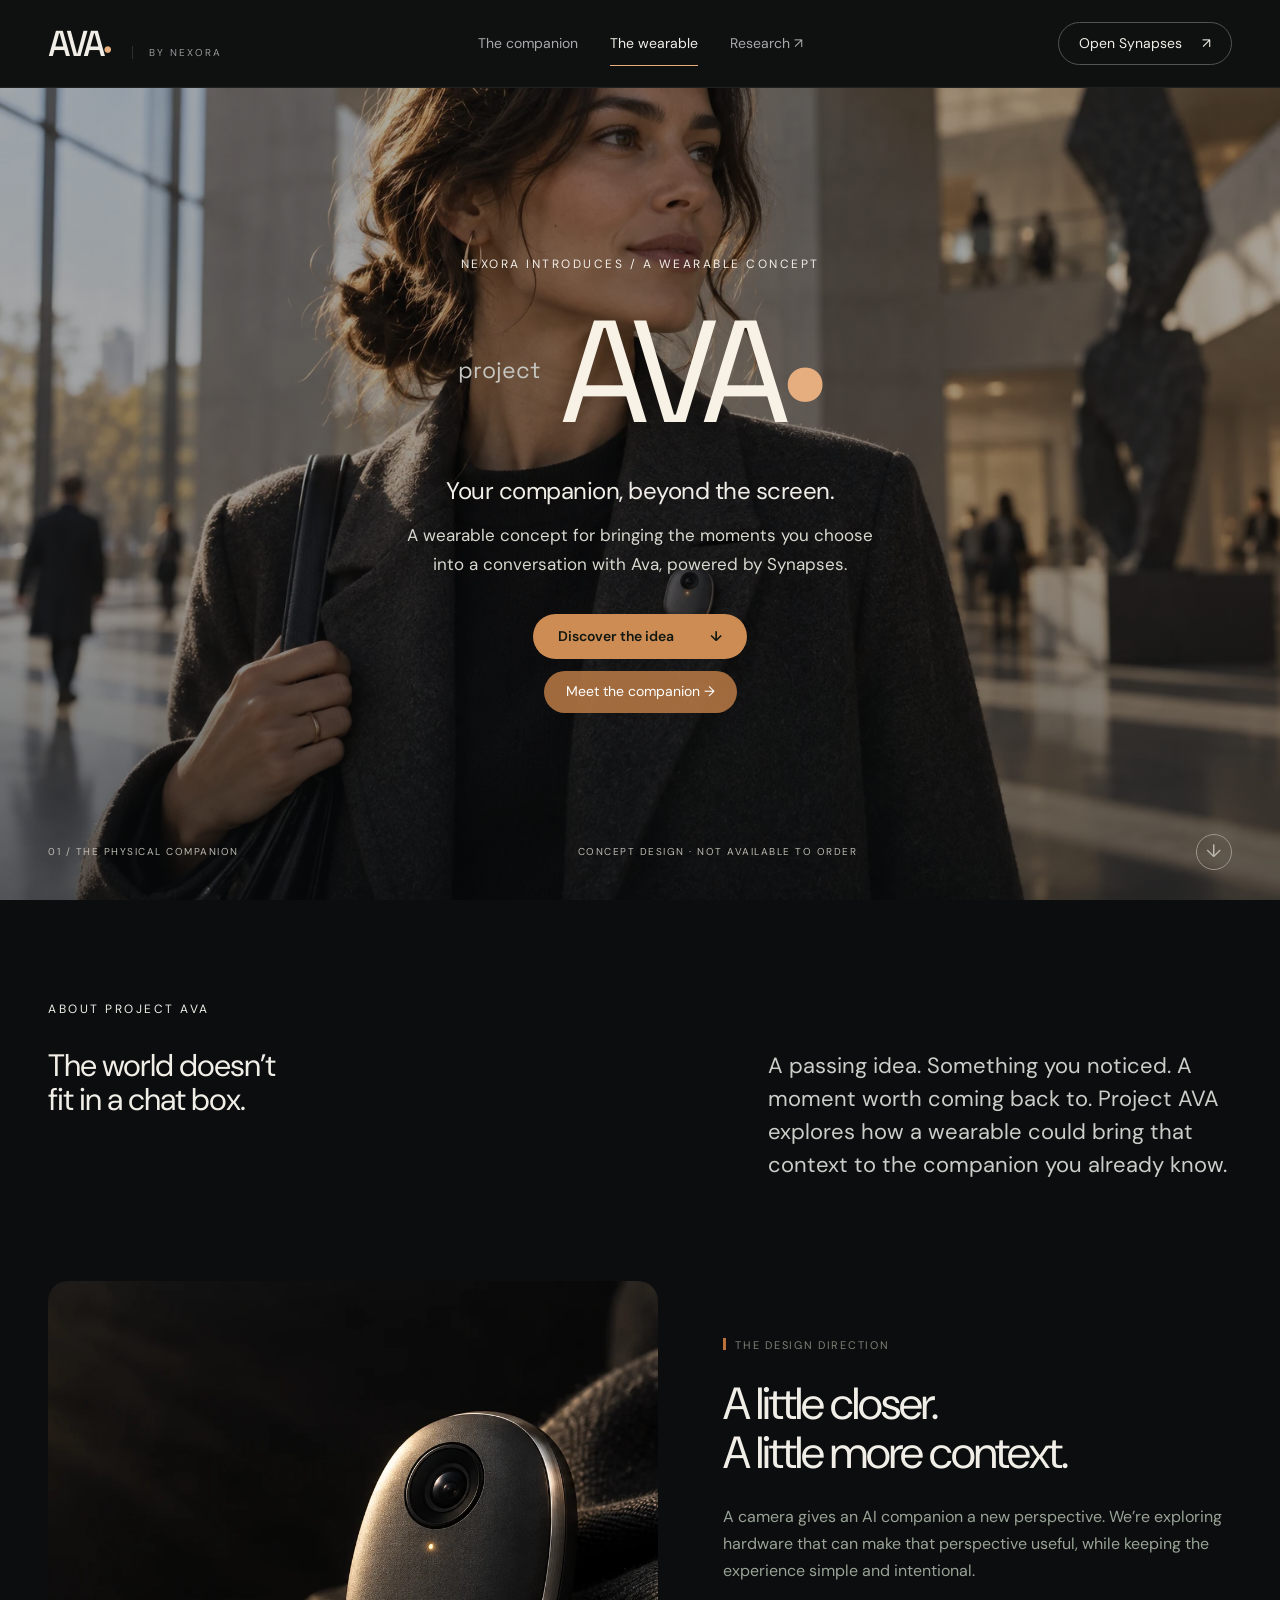
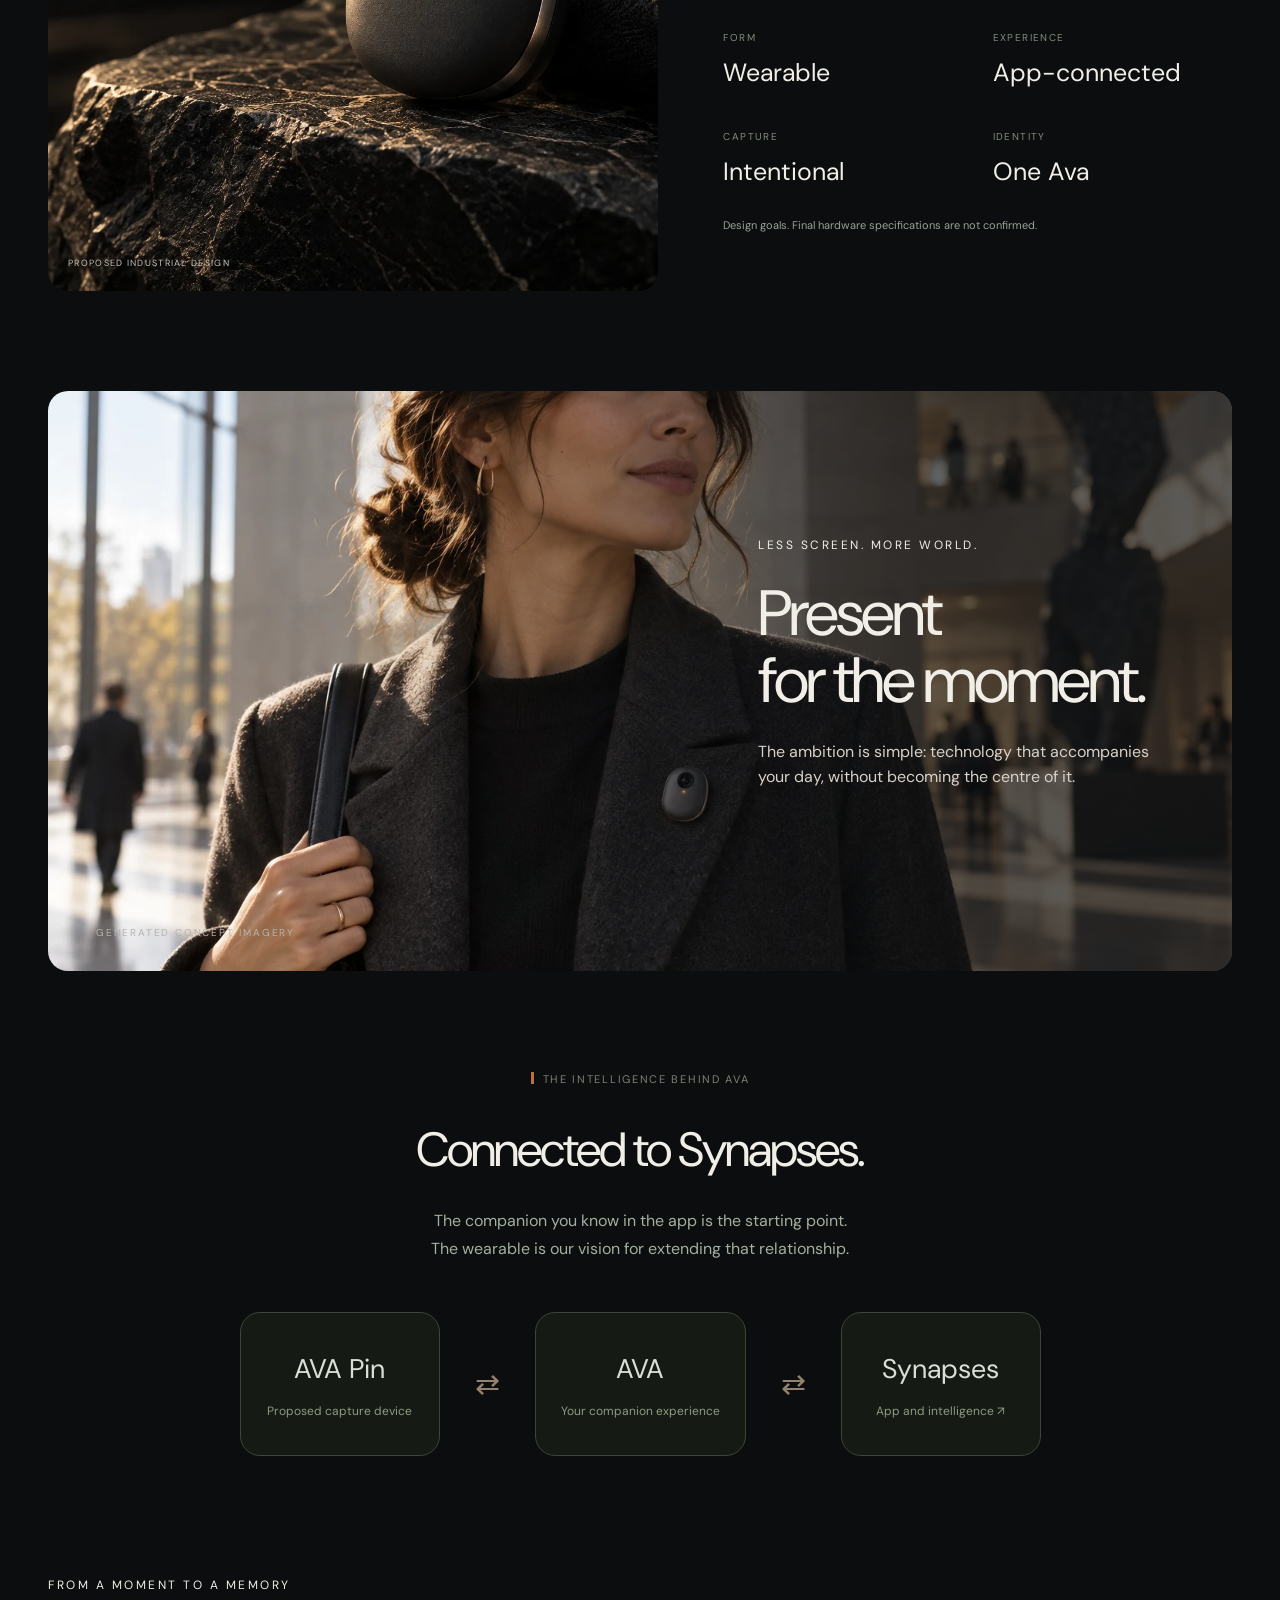
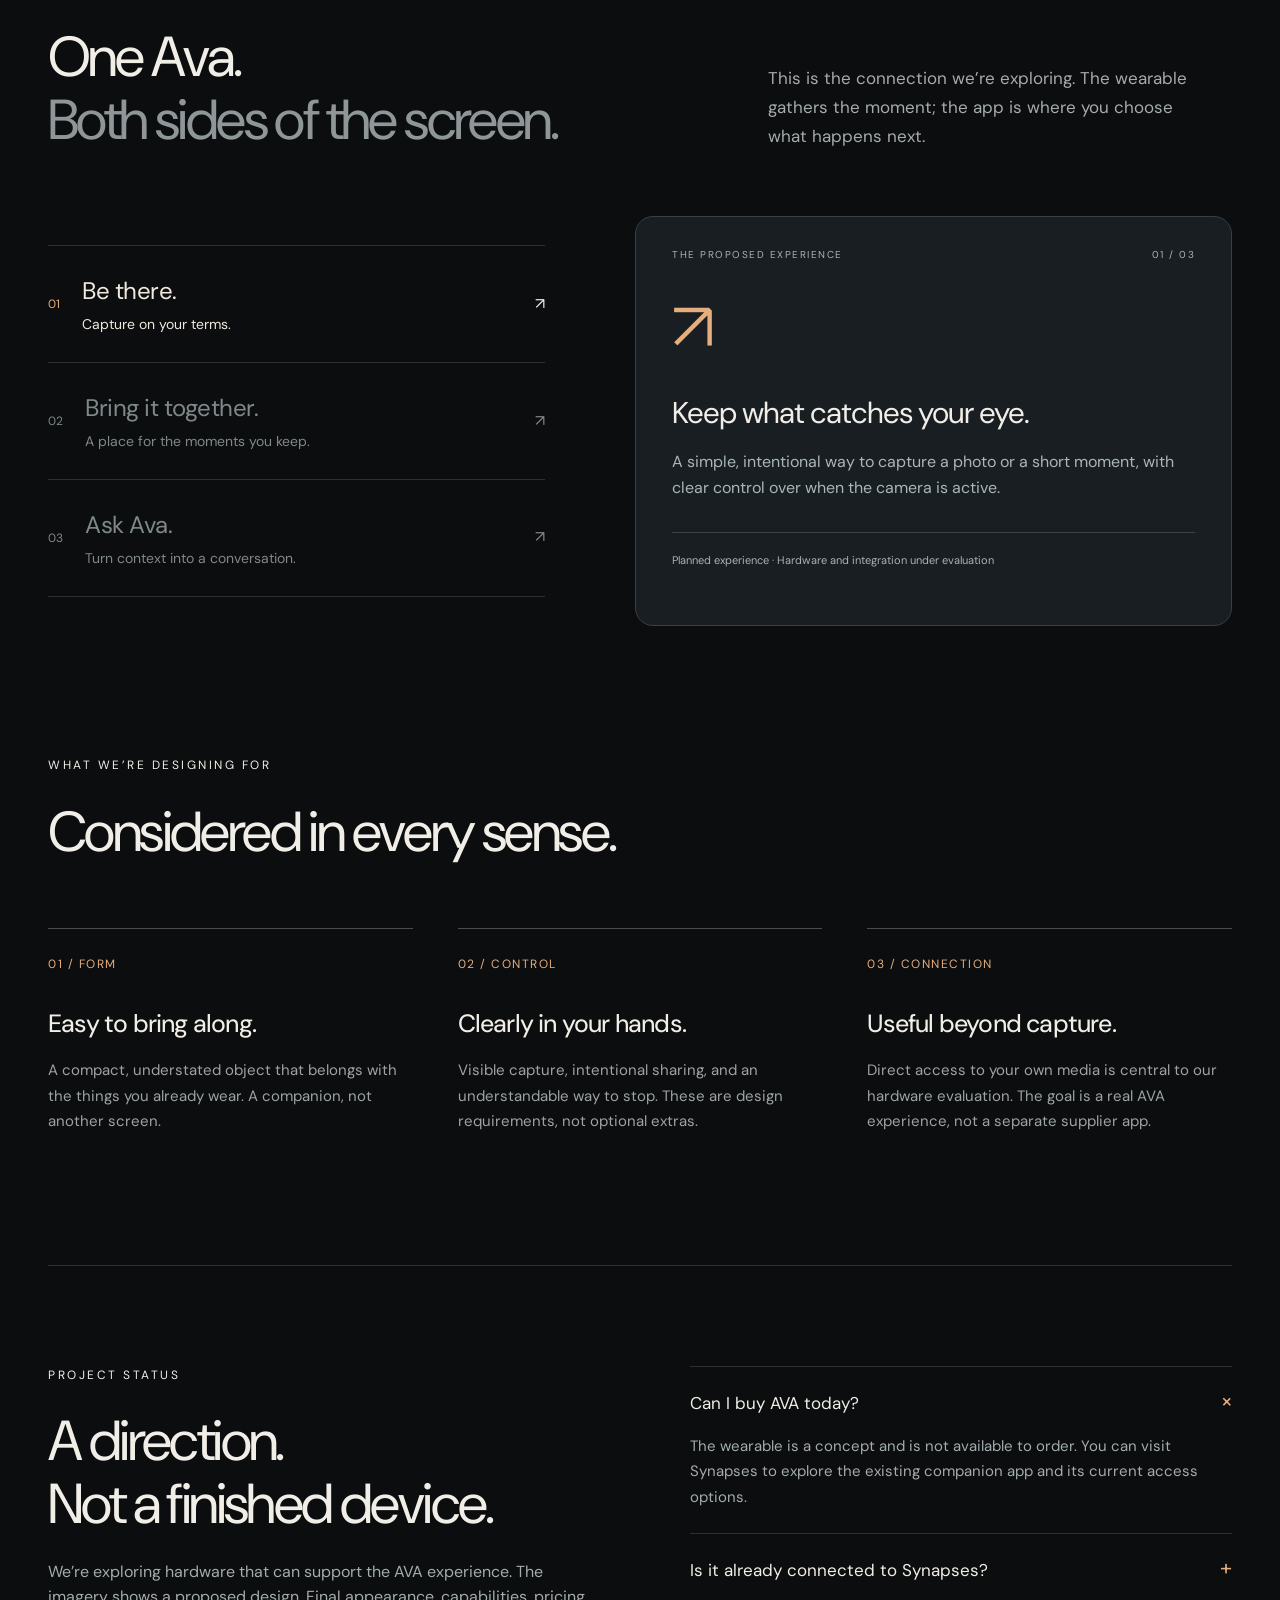
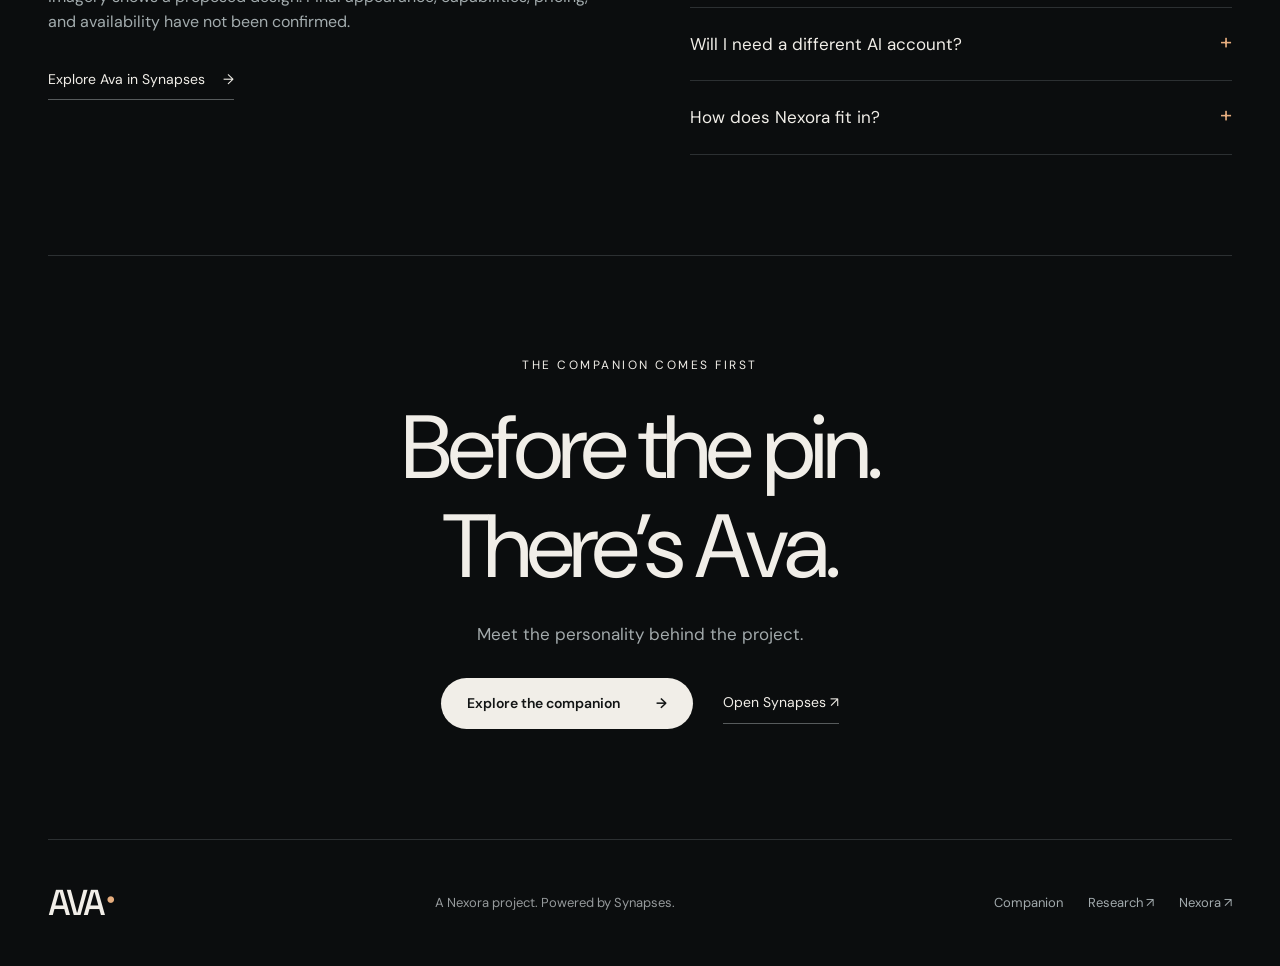
==== commit 62446838: "Host both AVA pages on GitHub at ava.synapses.cloud" ====
--- a/pin/index.html
+++ b/pin/index.html
@@ -1,8 +1,8 @@
-<!doctype html><html lang="en"><head><meta charset="utf-8"><meta name="viewport" content="width=device-width,initial-scale=1"><title>Project AVA — Beyond the screen</title><meta name="description" content="Explore Project AVA, Nexora’s wearable companion concept, designed around a future connection with Synapses."><link rel="icon" href="data:image/svg+xml,%3Csvg xmlns='http://www.w3.org/2000/svg' viewBox='0 0 40 40'%3E%3Crect width='40' height='40' rx='12' fill='%230d0e10'/%3E%3Cpath d='M9 29L20 9l11 20M14 23h12' fill='none' stroke='%23eee9df' stroke-width='3'/%3E%3Ccircle cx='30' cy='10' r='3' fill='%23e6ab71'/%3E%3C/svg%3E"><link rel="stylesheet" href="../assets/style.css"><script src="../assets/app.js" defer></script><link rel="stylesheet" href="../assets/sections.css"><link rel="stylesheet" href="../assets/reference.css"></head><body data-page="pin" class="pin-reference"><a class="skip" href="#main">Skip to content</a><header class="site-header"><a class="brand" href="../index.html" aria-label="AVA home">AVA<span class="brand-spark">•</span><small>BY NEXORA</small></a><nav aria-label="Main navigation"><a href="../index.html">The companion</a><a href="./index.html" aria-current="page">The wearable</a><a href="https://research.synapses.cloud/" target="_blank" rel="noopener">Research ↗</a></nav><a class="header-cta" href="https://synapses.cloud/" target="_blank" rel="noopener">Open Synapses <span>↗</span></a></header><main id="main">
-<section class="pin-hero"><img class="hero-photo" src="../assets/lifestyle.webp" alt="A woman wearing the proposed AVA pin on her coat in a sunlit museum" fetchpriority="high"><div class="pin-hero-copy"><div class="eyebrow left">NEXORA INTRODUCES / A WEARABLE CONCEPT</div><div class="project-word">project <span>AVA<span class="accent">•</span></span></div><h1>Your companion, beyond the screen.</h1><p>A wearable concept for bringing the moments you choose<br>into a conversation with Ava, powered by Synapses.</p><div class="actions left"><a class="button primary" href="#vision">Discover the idea <span>↓</span></a><a class="text-link" href="../index.html">Meet the companion →</a></div></div><div class="hero-bottom"><span>01 / THE PHYSICAL COMPANION</span><span>CONCEPT DESIGN · NOT AVAILABLE TO ORDER</span><a href="#vision" aria-label="Scroll to the AVA vision">↓</a></div></section>
+<!doctype html><html lang="en"><head><meta charset="utf-8"><meta name="viewport" content="width=device-width,initial-scale=1"><title>Project AVA — Beyond the screen</title><meta name="description" content="Explore Project AVA, Nexora’s wearable companion concept, designed around a future connection with Synapses."><link rel="icon" href="data:image/svg+xml,%3Csvg xmlns='http://www.w3.org/2000/svg' viewBox='0 0 40 40'%3E%3Crect width='40' height='40' rx='12' fill='%230d0e10'/%3E%3Cpath d='M9 29L20 9l11 20M14 23h12' fill='none' stroke='%23eee9df' stroke-width='3'/%3E%3Ccircle cx='30' cy='10' r='3' fill='%23e6ab71'/%3E%3C/svg%3E"><link rel="stylesheet" href="../assets/style.css"><script src="../assets/app.js" defer></script><link rel="stylesheet" href="../assets/sections.css"><link rel="stylesheet" href="../assets/reference.css"></head><body data-page="pin" class="pin-reference"><a class="skip" href="#main">Skip to content</a><header class="site-header"><div class="brand"><a href="../" aria-label="AVA home" style="color:inherit;text-decoration:none">AVA<span class="brand-spark">•</span></a><a href="https://nexora.synapses.cloud" aria-label="Nexora store" style="color:inherit;text-decoration:none"><small>BY NEXORA</small></a></div><nav aria-label="Main navigation"><a href="../">The companion</a><a href="./" aria-current="page">The wearable</a><a href="https://research.synapses.cloud/" target="_blank" rel="noopener">Research ↗</a></nav><a class="header-cta" href="https://synapses.cloud/" target="_blank" rel="noopener">Open Synapses <span>↗</span></a></header><main id="main">
+<section class="pin-hero"><img class="hero-photo" src="../assets/lifestyle.webp" alt="A woman wearing the proposed AVA pin on her coat in a sunlit museum" fetchpriority="high"><div class="pin-hero-copy"><div class="eyebrow left">NEXORA INTRODUCES / A WEARABLE CONCEPT</div><div class="project-word">project <span>AVA<span class="accent">•</span></span></div><h1>Your companion, beyond the screen.</h1><p>A wearable concept for bringing the moments you choose<br>into a conversation with Ava, powered by Synapses.</p><div class="actions left"><a class="button primary" href="#vision">Discover the idea <span>↓</span></a><a class="text-link" href="../">Meet the companion →</a></div></div><div class="hero-bottom"><span>01 / THE PHYSICAL COMPANION</span><span>CONCEPT DESIGN · NOT AVAILABLE TO ORDER</span><a href="#vision" aria-label="Scroll to the AVA vision">↓</a></div></section>
 <section class="intro-section wrap reveal" id="vision"><div class="eyebrow left">ABOUT PROJECT AVA</div><div class="split-copy"><h2>The world doesn’t<br>fit in a chat box.</h2><p>A passing idea. Something you noticed. A moment worth coming back to. Project AVA explores how a wearable could bring that context to the companion you already know.</p></div><div class="vision-note"><span>OUR VISION</span><p>Capture a moment. Bring it into Synapses. Continue the conversation with Ava.</p></div></section>
 <section class="pin-specs wrap reveal"><div class="pin-spec-image"><img src="../assets/product.webp" loading="lazy" alt="Close view of the proposed AVA wearable camera"><span>PROPOSED INDUSTRIAL DESIGN</span></div><div class="pin-spec-copy"><span class="section-tag">THE DESIGN DIRECTION</span><h2>A little closer.<br>A little more context.</h2><p>A camera gives an AI companion a new perspective. We’re exploring hardware that can make that perspective useful, while keeping the experience simple and intentional.</p><div class="spec-grid"><div><small>FORM</small><strong>Wearable</strong></div><div><small>EXPERIENCE</small><strong>App-connected</strong></div><div><small>CAPTURE</small><strong>Intentional</strong></div><div><small>IDENTITY</small><strong>One Ava</strong></div></div><p class="fine">Design goals. Final hardware specifications are not confirmed.</p></div></section><section class="lifestyle-panel reveal"><img src="../assets/lifestyle.webp" alt="AVA wearable concept attached to a woman's coat as she visits a modern museum" loading="lazy"><div class="lifestyle-copy"><span class="eyebrow left">LESS SCREEN. MORE WORLD.</span><h2>Present<br>for the moment.</h2><p>The ambition is simple: technology that accompanies your day, without becoming the centre of it.</p></div><span class="image-caption">GENERATED CONCEPT IMAGERY</span></section>
-<section class="cloud-connection wrap reveal"><span class="section-tag">THE INTELLIGENCE BEHIND AVA</span><h2>Connected to Synapses.</h2><p>The companion you know in the app is the starting point.<br>The wearable is our vision for extending that relationship.</p><div class="cloud-path"><a href="./index.html">AVA Pin<small>Proposed capture device</small></a><span aria-hidden="true">⇄</span><a href="../index.html">AVA<small>Your companion experience</small></a><span aria-hidden="true">⇄</span><a href="https://synapses.cloud/" target="_blank" rel="noopener">Synapses<small>App and intelligence ↗</small></a></div></section><section class="wrap journey reveal" id="connection"><div class="eyebrow left">FROM A MOMENT TO A MEMORY</div><div class="split-copy"><h2>One Ava.<br><em>Both sides of the screen.</em></h2><p>This is the connection we’re exploring. The wearable gathers the moment; the app is where you choose what happens next.</p></div><div class="journey-layout"><div class="journey-tabs" role="tablist" aria-label="Explore the proposed AVA connection"><button id="step-tab-0" role="tab" aria-selected="true" aria-controls="step-panel" data-step="0"><span>01</span><div><strong>Be there.</strong><small>Capture on your terms.</small></div><b>↗</b></button><button id="step-tab-1" role="tab" aria-selected="false" aria-controls="step-panel" tabindex="-1" data-step="1"><span>02</span><div><strong>Bring it together.</strong><small>A place for the moments you keep.</small></div><b>↗</b></button><button id="step-tab-2" role="tab" aria-selected="false" aria-controls="step-panel" tabindex="-1" data-step="2"><span>03</span><div><strong>Ask Ava.</strong><small>Turn context into a conversation.</small></div><b>↗</b></button></div><div class="step-panel" id="step-panel" role="tabpanel" aria-labelledby="step-tab-0" tabindex="0"><div class="step-meta"><span>THE PROPOSED EXPERIENCE</span><span id="step-count">01 / 03</span></div><div class="step-symbol" aria-hidden="true">↗</div><h3 id="step-title">Keep what catches your eye.</h3><p id="step-copy">A simple, intentional way to capture a photo or a short moment, with clear control over when the camera is active.</p><p class="step-status">Planned experience · Hardware and integration under evaluation</p></div></div></section>
+<section class="cloud-connection wrap reveal"><span class="section-tag">THE INTELLIGENCE BEHIND AVA</span><h2>Connected to Synapses.</h2><p>The companion you know in the app is the starting point.<br>The wearable is our vision for extending that relationship.</p><div class="cloud-path"><a href="./">AVA Pin<small>Proposed capture device</small></a><span aria-hidden="true">⇄</span><a href="../">AVA<small>Your companion experience</small></a><span aria-hidden="true">⇄</span><a href="https://synapses.cloud/" target="_blank" rel="noopener">Synapses<small>App and intelligence ↗</small></a></div></section><section class="wrap journey reveal" id="connection"><div class="eyebrow left">FROM A MOMENT TO A MEMORY</div><div class="split-copy"><h2>One Ava.<br><em>Both sides of the screen.</em></h2><p>This is the connection we’re exploring. The wearable gathers the moment; the app is where you choose what happens next.</p></div><div class="journey-layout"><div class="journey-tabs" role="tablist" aria-label="Explore the proposed AVA connection"><button id="step-tab-0" role="tab" aria-selected="true" aria-controls="step-panel" data-step="0"><span>01</span><div><strong>Be there.</strong><small>Capture on your terms.</small></div><b>↗</b></button><button id="step-tab-1" role="tab" aria-selected="false" aria-controls="step-panel" tabindex="-1" data-step="1"><span>02</span><div><strong>Bring it together.</strong><small>A place for the moments you keep.</small></div><b>↗</b></button><button id="step-tab-2" role="tab" aria-selected="false" aria-controls="step-panel" tabindex="-1" data-step="2"><span>03</span><div><strong>Ask Ava.</strong><small>Turn context into a conversation.</small></div><b>↗</b></button></div><div class="step-panel" id="step-panel" role="tabpanel" aria-labelledby="step-tab-0" tabindex="0"><div class="step-meta"><span>THE PROPOSED EXPERIENCE</span><span id="step-count">01 / 03</span></div><div class="step-symbol" aria-hidden="true">↗</div><h3 id="step-title">Keep what catches your eye.</h3><p id="step-copy">A simple, intentional way to capture a photo or a short moment, with clear control over when the camera is active.</p><p class="step-status">Planned experience · Hardware and integration under evaluation</p></div></div></section>
 <section class="design-principles wrap reveal"><div class="eyebrow left">WHAT WE’RE DESIGNING FOR</div><h2>Considered in every sense.</h2><div class="feature-grid"><article><span class="feature-number">01 / FORM</span><h3>Easy to bring along.</h3><p>A compact, understated object that belongs with the things you already wear. A companion, not another screen.</p></article><article><span class="feature-number">02 / CONTROL</span><h3>Clearly in your hands.</h3><p>Visible capture, intentional sharing, and an understandable way to stop. These are design requirements, not optional extras.</p></article><article><span class="feature-number">03 / CONNECTION</span><h3>Useful beyond capture.</h3><p>Direct access to your own media is central to our hardware evaluation. The goal is a real AVA experience, not a separate supplier app.</p></article></div></section>
-<section class="development wrap reveal" id="project"><div><span class="eyebrow left">PROJECT STATUS</span><h2>A direction.<br>Not a finished device.</h2><p>We’re exploring hardware that can support the AVA experience. The imagery shows a proposed design. Final appearance, capabilities, pricing, and availability have not been confirmed.</p><a class="text-link" href="../index.html">Explore Ava in Synapses <span>→</span></a></div><div class="faq"><details open><summary>Can I buy AVA today?<span>+</span></summary><p>The wearable is a concept and is not available to order. You can visit Synapses to explore the existing companion app and its current access options.</p></details><details><summary>Is it already connected to Synapses?<span>+</span></summary><p>No. Wearable media transfer and the connection to Synapses still need to be developed and tested. The flow shown here describes the intended experience.</p></details><details><summary>Will I need a different AI account?<span>+</span></summary><p>Our direction is one connected AVA experience around Synapses. Account linking and final app support will depend on the hardware and integration we validate.</p></details><details><summary>How does Nexora fit in?<span>+</span></summary><p>Nexora is the technology store behind the project. AVA is its proposed flagship companion; Synapses provides the existing app experience and the foundation for its intelligence.</p></details></div></section>
-<section class="closing wrap reveal"><div class="eyebrow">THE COMPANION COMES FIRST</div><h2>Before the pin.<br>There’s Ava.</h2><p>Meet the personality behind the project.</p><div class="actions"><a class="button primary" href="../index.html">Explore the companion <span>→</span></a><a class="text-link" href="https://synapses.cloud/" target="_blank" rel="noopener">Open Synapses ↗</a></div></section></main><footer class="wrap"><a class="brand" href="../index.html">AVA<span class="brand-spark">•</span></a><p>A Nexora project. Powered by Synapses.</p><div><a href="../index.html">Companion</a><a href="https://research.synapses.cloud/" target="_blank" rel="noopener">Research ↗</a><a href="https://edln1.github.io/Nexora/" target="_blank" rel="noopener">Nexora ↗</a></div></footer></body></html>
+<section class="development wrap reveal" id="project"><div><span class="eyebrow left">PROJECT STATUS</span><h2>A direction.<br>Not a finished device.</h2><p>We’re exploring hardware that can support the AVA experience. The imagery shows a proposed design. Final appearance, capabilities, pricing, and availability have not been confirmed.</p><a class="text-link" href="../">Explore Ava in Synapses <span>→</span></a></div><div class="faq"><details open><summary>Can I buy AVA today?<span>+</span></summary><p>The wearable is a concept and is not available to order. You can visit Synapses to explore the existing companion app and its current access options.</p></details><details><summary>Is it already connected to Synapses?<span>+</span></summary><p>No. Wearable media transfer and the connection to Synapses still need to be developed and tested. The flow shown here describes the intended experience.</p></details><details><summary>Will I need a different AI account?<span>+</span></summary><p>Our direction is one connected AVA experience around Synapses. Account linking and final app support will depend on the hardware and integration we validate.</p></details><details><summary>How does Nexora fit in?<span>+</span></summary><p>Nexora is the technology store behind the project. AVA is its proposed flagship companion; Synapses provides the existing app experience and the foundation for its intelligence.</p></details></div></section>
+<section class="closing wrap reveal"><div class="eyebrow">THE COMPANION COMES FIRST</div><h2>Before the pin.<br>There’s Ava.</h2><p>Meet the personality behind the project.</p><div class="actions"><a class="button primary" href="../">Explore the companion <span>→</span></a><a class="text-link" href="https://synapses.cloud/" target="_blank" rel="noopener">Open Synapses ↗</a></div></section></main><footer class="wrap"><a class="brand" href="../">AVA<span class="brand-spark">•</span></a><p>A Nexora project. Powered by Synapses.</p><div><a href="../">Companion</a><a href="https://research.synapses.cloud/" target="_blank" rel="noopener">Research ↗</a><a href="https://nexora.synapses.cloud/" target="_blank" rel="noopener">Nexora ↗</a></div></footer></body></html>
